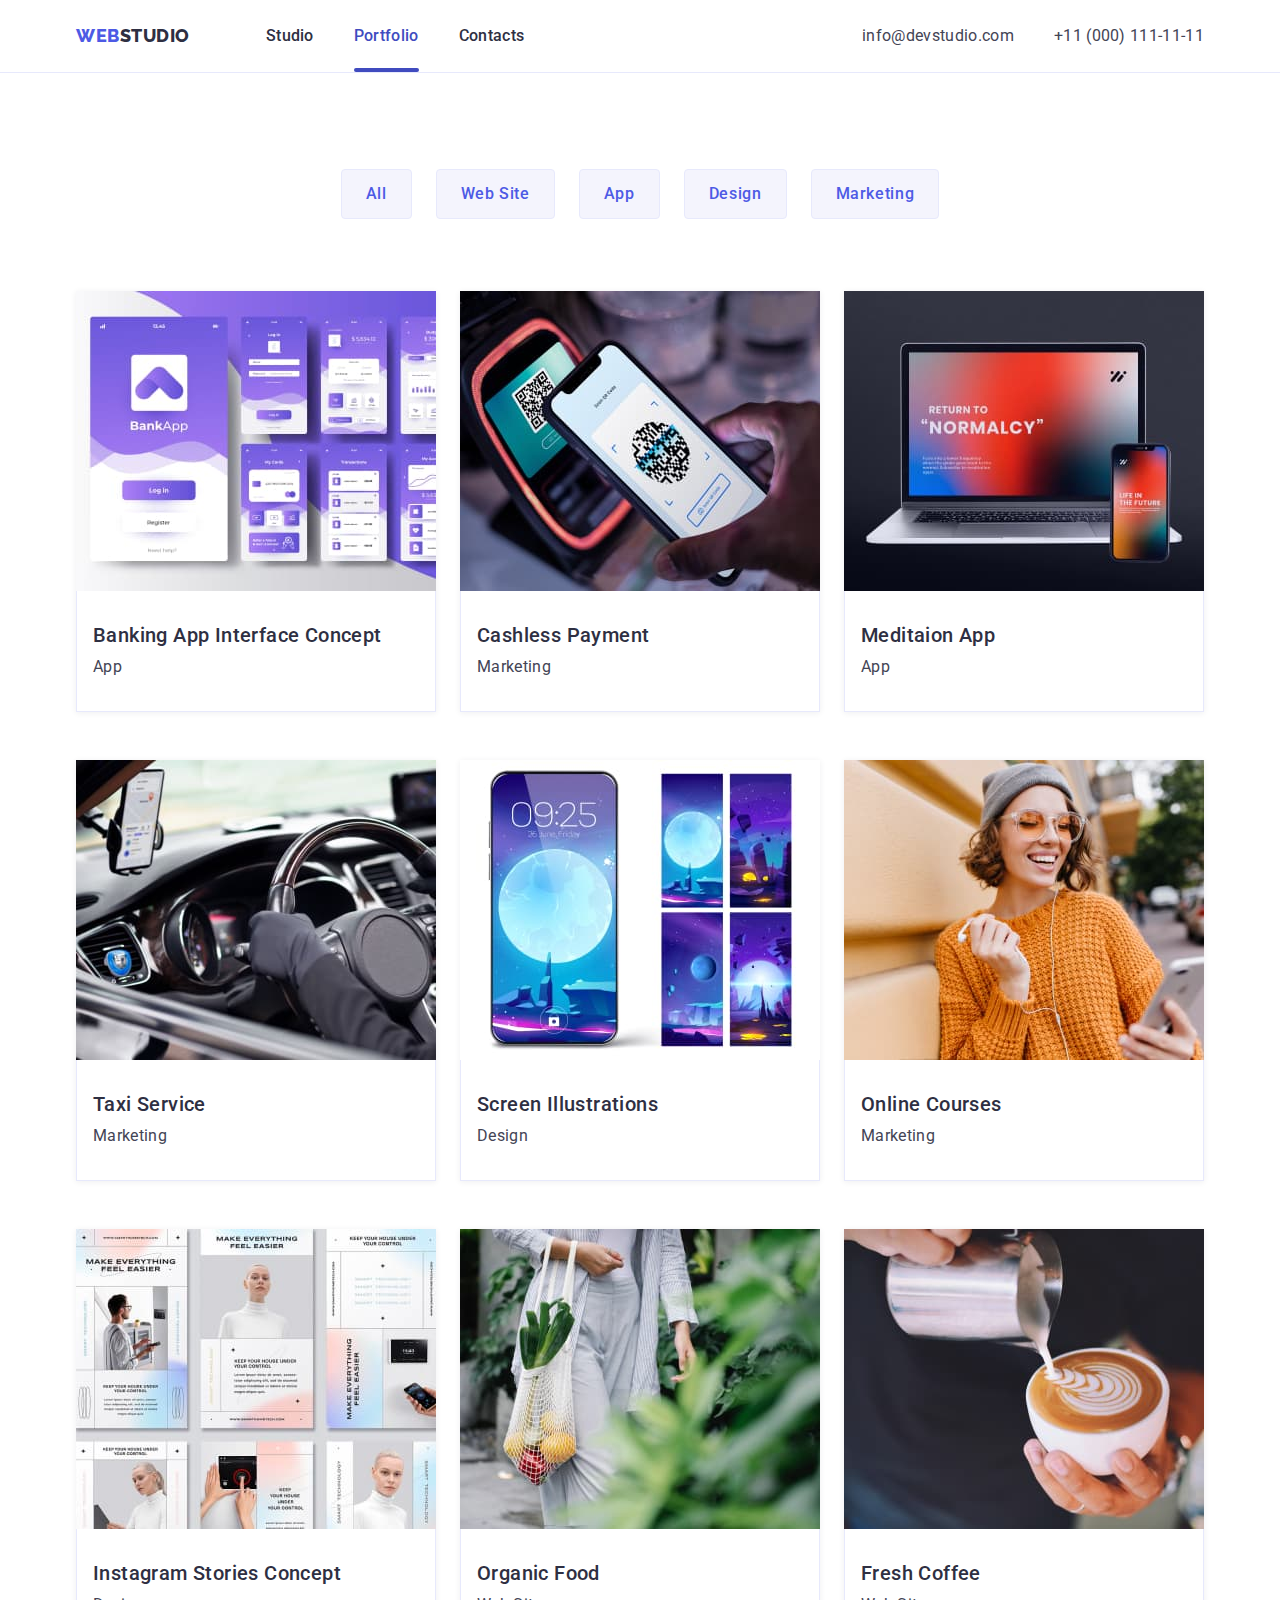
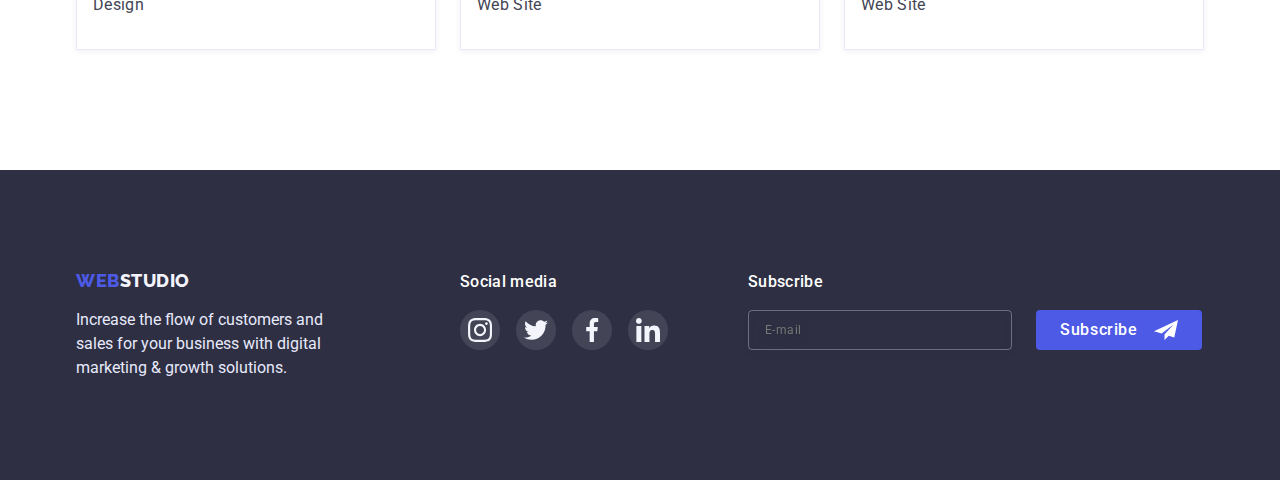
==== portfolio.html @ d1c6bd23 "Initial commit" ====
<!DOCTYPE html>
<html lang="en">
  <head>
    <meta charset="UTF-8" />
    <meta http-equiv="X-UA-Compatible" content="IE=edge" />
    <meta name="viewport" content="width=device-width, initial-scale=1.0" />
    <link rel="preconnect" href="https://fonts.googleapis.com" />
    <link rel="preconnect" href="https://fonts.gstatic.com" crossorigin />
    <link
      href="https://fonts.googleapis.com/css2?family=Raleway:wght@800&family=Roboto:wght@400;500;700;900&display=swap"
      rel="stylesheet"
    />
    <link
      rel="stylesheet"
      href="https://cdnjs.cloudflare.com/ajax/libs/modern-normalize/1.1.0/modern-normalize.min.css"
    />
    <link rel="stylesheet" href="./css/styles.css" />
    <title>WebStudio</title>
  </head>
  <body>
    <header class="header">
      <div class="main-container container">
        <nav class="navigation">
          <a href="./index.html" class="logo"
            ><span class="accent">Web</span>Studio</a
          >

          <ul class="navigation-list list">
            <li class="item">
              <a href="./index.html" class="link">Studio</a>
            </li>
            <li class="item">
              <a href="" class="activ-link link">Portfolio</a>
            </li>
            <li class="item">
              <a href="" class="link">Contacts</a>
            </li>
          </ul>
        </nav>
        <address class="contacts">
          <ul class="contacts-list list">
            <li class="item">
              <a href="mailto:info@devstudio.com" class="link"
                >info@devstudio.com</a
              >
            </li>
            <li class="item">
              <a href="tel:+110001111111" class="link">+11 (000) 111-11-11</a>
            </li>
          </ul>
        </address>
      </div>
    </header>
    <main>
      <section class="portfolio">
        <div class="portfolio-container container">
          <h1 class="visually-hidden">Portfolio</h1>
          <ul class="portfolio-list list">
            <li class="item"><button type="button" class="btn">All</button></li>
            <li class="item">
              <button type="button" class="btn">Web Site</button>
            </li>
            <li class="item"><button type="button" class="btn">App</button></li>
            <li class="item">
              <button type="button" class="btn">Design</button>
            </li>
            <li class="item">
              <button type="button" class="btn">Marketing</button>
            </li>
          </ul>
          <!-- Portfolio -->
          <ul class="portfolio-item list">
            <li class="item">
              <a href="" class="portfolio-link link">
                <div class="container-overlays">
                  <img
                    src="./images/card1.jpg"
                    alt="banking app"
                    width="360"
                    class="images"
                  />
                  <div class="overlays">
                    <p class="overlays-text">
                      14 Stylish and User-Friendly App Design Concepts · Task
                      Manager App · Calorie Tracker App · Exotic Fruit Ecommerce
                      App · Cloud Storage App
                    </p>
                  </div>
                </div>

                <div class="content-wrapper bord">
                  <h2 class="title">Banking App Interface Concept</h2>
                  <p class="text">App</p>
                </div>
              </a>
            </li>
            <li class="item">
              <a href="" class="portfolio-link link">
                <div class="container-overlays">
                  <img
                    src="./images/card2.jpg"
                    alt="smartphone scan"
                    width="360"
                    class="images"
                  />
                  <div class="overlays">
                    <p class="overlays-text">
                      14 Stylish and User-Friendly App Design Concepts · Task
                      Manager App · Calorie Tracker App · Exotic Fruit Ecommerce
                      App · Cloud Storage App
                    </p>
                  </div>
                </div>

                <div class="content-wrapper bord">
                  <h2 class="title">Cashless Payment</h2>
                  <p class="text">Marketing</p>
                </div>
              </a>
            </li>
            <li class="item">
              <a href="" class="portfolio-link link">
                <div class="container-overlays">
                  <img
                    src="./images/card3.jpg"
                    alt="laptop and smartphone "
                    width="360"
                    class="images"
                  />
                  <div class="overlays">
                    <p class="overlays-text">
                      14 Stylish and User-Friendly App Design Concepts · Task
                      Manager App · Calorie Tracker App · Exotic Fruit Ecommerce
                      App · Cloud Storage App
                    </p>
                  </div>
                </div>

                <div class="content-wrapper bord">
                  <h2 class="title">Meditaion App</h2>
                  <p class="text">App</p>
                </div>
              </a>
            </li>

            <li class="item">
              <a href="" class="portfolio-link link">
                <div class="container-overlays">
                  <img
                    src="./images/photo1.jpg"
                    alt="avto"
                    width="360"
                    class="images"
                  />
                  <div class="overlays">
                    <p class="overlays-text">
                      14 Stylish and User-Friendly App Design Concepts · Task
                      Manager App · Calorie Tracker App · Exotic Fruit Ecommerce
                      App · Cloud Storage App
                    </p>
                  </div>
                </div>

                <div class="content-wrapper bord">
                  <h2 class="title">Taxi Service</h2>
                  <p class="text">Marketing</p>
                </div>
              </a>
            </li>
            <li class="item">
              <a href="" class="portfolio-link link">
                <div class="container-overlays">
                  <img
                    src="./images/photo2.jpg"
                    alt="design smartphone"
                    width="360"
                    class="images"
                  />
                  <div class="overlays">
                    <p class="overlays-text">
                      14 Stylish and User-Friendly App Design Concepts · Task
                      Manager App · Calorie Tracker App · Exotic Fruit Ecommerce
                      App · Cloud Storage App
                    </p>
                  </div>
                </div>

                <div class="content-wrapper bord">
                  <h2 class="title">Screen Illustrations</h2>
                  <p class="text">Design</p>
                </div>
              </a>
            </li>
            <li class="item">
              <a href="" class="portfolio-link link">
                <div class="container-overlays">
                  <img
                    src="./images/photo3.jpg"
                    alt="the girl smiles"
                    width="360"
                    class="images"
                  />
                  <div class="overlays">
                    <p class="overlays-text">
                      14 Stylish and User-Friendly App Design Concepts · Task
                      Manager App · Calorie Tracker App · Exotic Fruit Ecommerce
                      App · Cloud Storage App
                    </p>
                  </div>
                </div>

                <div class="content-wrapper bord">
                  <h2 class="title">Online Courses</h2>
                  <p class="text">Marketing</p>
                </div>
              </a>
            </li>

            <li class="item">
              <a href="" class="portfolio-link link">
                <div class="container-overlays">
                  <img
                    src="./images/img4.jpg"
                    alt="instagram photo"
                    width="360"
                    class="images"
                  />
                  <div class="overlays">
                    <p class="overlays-text">
                      14 Stylish and User-Friendly App Design Concepts · Task
                      Manager App · Calorie Tracker App · Exotic Fruit Ecommerce
                      App · Cloud Storage App
                    </p>
                  </div>
                </div>

                <div class="content-wrapper bord">
                  <h2 class="title">Instagram Stories Concept</h2>
                  <p class="text">Design</p>
                </div>
              </a>
            </li>
            <li class="item">
              <a href="" class="portfolio-link link">
                <div class="container-overlays">
                  <img
                    src="./images/img5.jpg"
                    alt="grid with fruit"
                    width="360"
                    class="images"
                  />
                  <div class="overlays">
                    <p class="overlays-text">
                      14 Stylish and User-Friendly App Design Concepts · Task
                      Manager App · Calorie Tracker App · Exotic Fruit Ecommerce
                      App · Cloud Storage App
                    </p>
                  </div>
                </div>

                <div class="content-wrapper bord">
                  <h2 class="title">Organic Food</h2>
                  <p class="text">Web Site</p>
                </div>
              </a>
            </li>
            <li class="item">
              <a href="" class="portfolio-link link">
                <div class="container-overlays">
                  <img
                    src="./images/img6.jpg"
                    alt="cappuccino"
                    width="360"
                    class="images"
                  />
                  <div class="overlays">
                    <p class="overlays-text">
                      14 Stylish and User-Friendly App Design Concepts · Task
                      Manager App · Calorie Tracker App · Exotic Fruit Ecommerce
                      App · Cloud Storage App
                    </p>
                  </div>
                </div>

                <div class="content-wrapper bord">
                  <h2 class="title">Fresh Coffee</h2>
                  <p class="text">Web Site</p>
                </div>
              </a>
            </li>
          </ul>
        </div>
      </section>
    </main>
    <footer class="footer">
      <div class="container">
        <div class="footer-container">
          <div class="container-logo">
            <a href="./index.html" class="logo"
              ><span class="accent">Web</span>Studio</a
            >
            <p class="text">
              Increase the flow of customers and sales for your business with
              digital marketing & growth solutions.
            </p>
          </div>
          <div class="container-social">
            <p class="title">Social media</p>
            <ul class="social-list list">
              <li class="item">
                <a href="" class="link">
                  <svg class="icon-social" width="24" height="24">
                    <use
                      href="./images/symbol-defs.svg#icon-instagram-2-1"
                    ></use>
                  </svg>
                </a>
              </li>
              <li class="item">
                <a href="" class="link">
                  <svg class="icon-social" width="24" height="24">
                    <use href="./images/symbol-defs.svg#icon-twitter-1-1"></use>
                  </svg>
                </a>
              </li>
              <li class="item">
                <a href="" class="link">
                  <svg class="icon-social" width="24" height="24">
                    <use
                      href="./images/symbol-defs.svg#icon-facebook-1-1"
                    ></use>
                  </svg>
                </a>
              </li>
              <li class="item">
                <a href="" class="link">
                  <svg class="icon-social" width="24" height="24">
                    <use
                      href="./images/symbol-defs.svg#icon-linkedin-1-1"
                    ></use>
                  </svg>
                </a>
              </li>
            </ul>
          </div>
          <div class="subscription">
            <p class="subscript-title">Subscribe</p>
            <form class="subscript-form">
              <input
                type="email"
                name="email"
                placeholder="E-mail"
                class="subscript-input"
              />
              <button type="submit" class="btn-subscript">
                Subscribe
                <span class="subs-icon">
                  <svg class="icon-frame" width="24" height="24">
                    <use href="./images/symbol-defs.svg#icon-Frame-3-1"></use>
                  </svg>
                </span>
              </button>
            </form>
          </div>
        </div>
      </div>
    </footer>
  </body>
</html>
---- css/styles.css ----
:root {
  --primary-text-color: #434455;
  --secondary-color: #2e2f42;
  --primary-bg-color: #ffffff;
  --secondary-bg-color: #4d5ae5;
  --bord-color: #e7e9fc;
  --hover-color: #404bbf;
  --time-tranz: 250ms cubic-bezier(0.4, 0, 0.2, 1);
}
body {
  position: relative;
  color: var(--primary-text-color);
  background-color: var(--primary-bg-color);
  font-family: Roboto, sans-serif;
  font-size: 16px;
  line-height: 1.5;
}

h1,
h2,
h3,
p,
ul {
  margin: 0;
  padding: 0;
}
img {
  display: block;
  min-width: 100%;
  height: auto;
}
.container {
  width: 1158px;
  padding-left: 15px;
  padding-right: 15px;
  margin-left: auto;
  margin-right: auto;
}
.list {
  list-style: none;
}
.link {
  text-decoration: none;
}
.accent {
  color: var(--secondary-bg-color);
}

/*--------- header ----------------*/
.header {
  border-bottom: 1px solid var(--bord-color);
}
.main-container {
  display: flex;
}
.navigation {
  display: flex;
  align-items: center;
}
.navigation-list {
  display: flex;
  padding-left: 0;
  margin-top: 0;
  margin-bottom: 0;
}
.navigation-list .item:first-child {
  margin-left: 0;
}
.navigation .item {
  margin-left: 40px;
}
.navigation .link {
  display: block;
  padding-top: 24px;
  padding-bottom: 24px;
  color: var(--secondary-color);
  font-weight: 500;
  font-size: 16px;
  line-height: 1.5;
  letter-spacing: 0.02em;
  transition: color 250ms cubic-bezier(0.4, 0, 0.2, 1);
}
.navigation .link:hover,
.navigation .link:focus {
  color: var(--hover-color);
}
.contacts .link:hover,
.contacts .link:focus {
  color: var(--hover-color);
}
.logo {
  display: inline-block;
  margin-right: 76px;
  padding-top: 24px;
  padding-bottom: 24px;
  color: var(--secondary-color);
  text-decoration-line: none;
  font-family: "Raleway";
  font-style: normal;
  font-weight: 800;
  font-size: 18px;
  line-height: 1.33;
  letter-spacing: 0.03em;
  text-transform: uppercase;
}
.contacts .list {
  display: flex;
  margin-top: 0;
  margin-bottom: 0;
  padding-left: 0;
}

.contacts .item {
  margin-right: 40px;
}
.contacts-list .item:last-child {
  margin-right: 0;
}
.contacts {
  margin-left: auto;
}
.contacts .link {
  display: block;
  padding-top: 24px;
  padding-bottom: 24px;
  color: var(--primary-text-color);
  letter-spacing: 0.02em;
  font-style: normal;
  transition: color 250ms cubic-bezier(0.4, 0, 0.2, 1);
}
.activ-link::after {
  position: absolute;
  left: 0;
  bottom: 0;
  content: "";
  width: 100%;
  height: 4px;
  border-radius: 2px;
  background: var(--hover-color);
}
.navigation-list .activ-link {
  position: relative;
  color: var(--hover-color);
}

/* -------------hero--------------- */
.hero {
  max-width: 1440px;
  margin-left: auto;
  margin-right: auto;
  padding-bottom: 188px;
  padding-top: 188px;
  background-color: var(--secondary-color);
  background-image: linear-gradient(
      rgba(46, 47, 66, 0.7),
      rgba(46, 47, 66, 0.7) 100%
    ),
    url(../images/people-office.jpg);

  background-repeat: no-repeat;
  background-position: center;
  background-size: cover;
}
.hero .title {
  width: 496px;
  margin-left: auto;
  margin-right: auto;
  margin-bottom: 48px;

  color: var(--primary-bg-color);
  font-size: 56px;
  line-height: 1.07;
  text-align: center;
  letter-spacing: 0.02em;
}
.hero-btn {
  display: block;
  margin-top: 0;
  margin-left: auto;
  margin-right: auto;
  padding-top: 16px;
  padding-bottom: 16px;
  padding-left: 32px;
  padding-right: 32px;
  border-radius: 4px;
  border: none;
  color: var(--primary-bg-color);
  background-color: var(--secondary-bg-color);
  font-family: inherit;
  font-weight: 500;
  font-size: 16px;
  line-height: 1.5;
  letter-spacing: 0.04em;
  transition: background 250ms cubic-bezier(0.4, 0, 0.2, 1);
}
.hero-btn:hover,
.hero-btn:focus {
  background: var(--hover-color);
  cursor: pointer;
}
.backdrop {
  position: fixed;
  top: 0;
  left: 0;
  width: 100%;
  height: 100%;
  background-color: rgba(46, 47, 66, 0.4);
  transition: opacity 250ms cubic-bezier(0.4, 0, 0.2, 1);
}
.is-hidden {
  opacity: 0;
  pointer-events: none;
}

.modal {
  position: absolute;
  text-align: center;
  left: 50%;
  top: 50%;
  width: 408px;
  min-height: 576px;
  padding-top: 72px;
  padding-left: 24px;
  padding-right: 24px;
  padding-bottom: 24px;
  background: #fcfcfc;
  box-shadow: 0px 1px 1px rgba(0, 0, 0, 0.14), 0px 1px 3px rgba(0, 0, 0, 0.12),
    0px 2px 1px rgba(0, 0, 0, 0.2);
  border-radius: 4px;
  transform: translate(-50%, -50%) scale(1);
  transition: transform 250ms cubic-bezier(0.4, 0, 0.2, 1);
}
.backdrop.is-hidden .modal {
  opacity: 1;
  transform: scale(0.8) translate(-50%, -50%);
}
.btn-close {
  position: absolute;
  top: 24px;
  right: 24px;
  display: flex;
  justify-content: center;
  align-items: center;
  width: 24px;
  height: 24px;
  padding: 0;
  cursor: pointer;
  border-radius: 50%;
  background: #e7e9fc;
  border: 1px solid rgba(0, 0, 0, 0.1);
  transition: background 250ms cubic-bezier(0.4, 0, 0.2, 1);
}
.icon-close {
  transition: fill 250ms cubic-bezier(0.4, 0, 0.2, 1);
}
.btn-close:hover,
.icon-close:focus {
  background-color: var(--hover-color);
  fill: #ffffff;
}
.form {
  margin-top: 16px;
}
.form-label {
  position: relative;
  display: flex;
  flex-direction: column;
  cursor: pointer;
  margin-bottom: 8px;
  font-size: 12px;
  line-height: 1.333;
  letter-spacing: 0.04em;
  color: #8e8f99;
}
.sp-label {
  margin-right: auto;
  margin-bottom: 4px;
}
.input {
  width: 100%;
  height: 40px;
  padding-left: 38px;
  outline: none;
  border: 1px solid rgba(33, 33, 33, 0.2);
  border-radius: 4px;
  transition: border var(--time-tranz);
}
.form-label:focus-within > .container-input .icon-label {
  fill: var(--secondary-bg-color);
}
.input:focus {
  border: 1px solid var(--secondary-bg-color);
  border-radius: 4px;
}
.container-input {
  position: relative;
  display: block;
  margin: 0;
  padding: 0;
}
.modal-title {
  text-align: center;
  margin-bottom: 16px;
  font-weight: 500;
  letter-spacing: 0.02em;
  color: var(--secondary-color);
}
.textarea {
  width: 100%;
  height: 120px;
  resize: none;
  padding: 8px 16px;
  margin-top: 4px;
  border: 1px solid rgba(33, 33, 33, 0.2);
  border-radius: 4px;
  outline: none;
  transition: border-color var(--time-tranz);
}
.textarea:focus {
  border-color: var(--secondary-bg-color);
}

.checkbox-label {
  display: flex;
  align-items: center;
  cursor: pointer;
  margin-top: 16px;
  margin-bottom: 24px;
  font-size: 12px;
  line-height: 1.333;
  letter-spacing: 0.04em;
  color: #757575;
}
.input-checkbox {
  position: absolute;
  white-space: nowrap;
  width: 1px;
  height: 1px;
  overflow: hidden;
  border: 0;
  padding: 0;
  clip: rect(0 0 0 0);
  clip-path: inset(50%);
  margin: -1px;
}
.checkbox-link {
  display: inline-block;
  margin: 0;
  padding: 0;
  font-size: 12px;
  line-height: 1.333;
  letter-spacing: 0.04em;
  color: var(--secondary-bg-color);
}
.btn-submit {
  display: inline-block;
  width: 169px;
  min-height: 56px;
  padding: 16px 32px;
  border: none;
  font-family: inherit;
  cursor: pointer;
  font-weight: 500;
  font-size: 16px;
  line-height: 1.5;
  letter-spacing: 0.04em;
  color: #ffffff;
  background: #4d5ae5;
  box-shadow: 0px 4px 4px rgba(0, 0, 0, 0.15);
  border-radius: 4px;
  transition: background var(--time-tranz);
}
.btn-submit:focus,
.btn-submit:hover {
  background-color: var(--hover-color);
}
.icon-label {
  position: absolute;
  top: 50%;
  left: 16px;
  transform: translateY(-50%);
  transition: fill var(--time-tranz);
}
.checkbox-icon {
  display: inline-block;
  margin-right: 8px;
  width: 16px;
  height: 16px;
  border: 1.25px solid #2e2f42;
  border-radius: 2px;
}
.input-checkbox:checked + .checkbox-icon {
  background-image: url(../images/Property.svg);
  background-size: contain;
  background-position: center;
  background-origin: border-box;
  border-color: var(--hover-color);
}

/*------------ Adventages------------------ */
.advantages {
  padding-top: 120px;
}
.visually-hidden {
  position: absolute;
  white-space: nowrap;
  width: 1px;
  height: 1px;
  overflow: hidden;
  border: 0;
  padding: 0;
  clip: rect(0 0 0 0);
  clip-path: inset(50%);
  margin: -1px;
}

.advantages-list {
  display: flex;
}
.advantages-list .item {
  width: calc((100% - 72px) / 4);
  margin-left: 24px;
}
.advantages-list > .item:first-child {
  margin-left: 0;
}
.advantages .title {
  margin-bottom: 8px;
}
.advantages .title,
.team .subtitle {
  font-weight: 500;
  font-size: 20px;
  line-height: 1.2;
  letter-spacing: 0.02em;
  color: var(--secondary-color);
}
.icon-advantages {
  display: inline-flex;
  margin-bottom: 8px;
  width: 264px;
  height: 112px;
  background: #f4f4fd;
  border-radius: 4px;
  justify-content: center;
  align-items: center;
}

/*---------------Work---------- */
.works {
  padding-top: 120px;
  padding-bottom: 120px;
  text-align: center;
}
.works-title {
  margin-bottom: 72px;
}
.works-list {
  display: flex;
}
.works-list .item {
  width: calc((100% - 48px) / 3);
  margin-left: 24px;
  background: linear-gradient(
      0deg,
      rgba(77, 90, 229, 0.1),
      rgba(77, 90, 229, 0.1)
    ),
    url(2368.jpg);
  border: 1px solid var(--bord-color);
}
.works-list > .item:first-child {
  margin-left: 0;
}
.works-title,
.team .title {
  font-size: 36px;
  line-height: 1.11;
  letter-spacing: 0.02em;
  text-transform: capitalize;
  color: var(--secondary-color);
}

/* ----------------Team------------- */
.team {
  padding-top: 120px;
  padding-bottom: 120px;
  text-align: center;
  background-color: #f4f4fd;
}
.team .title {
  margin-bottom: 72px;
}
.team-list {
  display: flex;
}
.team-list .item {
  width: calc((100% - 72px) / 4);
  margin-left: 24px;
  box-shadow: 0px 1px 6px rgba(46, 47, 66, 0.08),
    0px 1px 1px rgba(46, 47, 66, 0.16), 0px 2px 1px rgba(46, 47, 66, 0.08);
  border-radius: 0px 0px 4px 4px;
}
.team-list > .item:first-child {
  margin-left: 0;
}
.team .text {
  margin-bottom: 8px;
  letter-spacing: 0.02em;
}
.team .item {
  background-color: var(--primary-bg-color);
}
.subtitle {
  margin-bottom: 8px;
}
.content-wrapper {
  padding: 32px 16px;
}
.social {
  display: flex;

  list-style: none;
}
.social-item {
  display: inline-flex;
  justify-content: center;
  align-items: center;
  width: calc((100% - 72px) / 4);
  margin-right: 24px;
}
.social-item:last-child {
  margin-right: 0;
}

.link-icon {
  display: flex;
  justify-content: center;
  align-items: center;
  width: 40px;
  height: 40px;
  border-radius: 50%;
  background-color: var(--secondary-bg-color);
  transition: background 250ms cubic-bezier(0.4, 0, 0.2, 1);
}
.link-icon:hover,
.link-icon:focus {
  background: var(--hover-color);
}

/* -----------------customers --------------------------*/
.customers {
  padding-top: 130px;
  padding-bottom: 120px;
  text-align: center;
}
.customers-title {
  margin-bottom: 72px;
}
.customers-list {
  display: flex;
}
.customers-list .item {
  width: calc((100% - 120px) / 6);
  margin-right: 24px;
}
.customers-list .item:last-child {
  margin-right: 0;
}

.border-icon {
  display: flex;
  width: 168px;
  height: 88px;
  border: 1px solid #8e8f99;
  border-radius: 4px;
  justify-content: center;
  align-items: center;
  color: #8e8f99;
  transition: border 250ms cubic-bezier(0.4, 0, 0.2, 1),
    color 250ms cubic-bezier(0.4, 0, 0.2, 1);
}
.border-icon:hover,
.border-icon:focus {
  border: 1px solid var(--hover-color);
  color: var(--hover-color);
}

.icon-logo {
  fill: currentColor;
}
/* --------footer ----------*/
.footer {
  padding-top: 100px;
  padding-bottom: 100px;
  background-color: var(--secondary-color);
}
.footer .logo {
  padding-top: 0;
  padding-bottom: 0;
  margin-bottom: 16px;
  font-weight: 800;
  font-size: 18px;
  line-height: 1.16;
  letter-spacing: 0.03em;
  text-transform: uppercase;
  color: #f4f4fd;
}
.footer .accent {
  font-weight: 800;
  font-size: 18px;
  line-height: 1.16;
  letter-spacing: 0.03em;
  text-transform: uppercase;
  color: var(--secondary-bg-color);
}
.footer .text {
  width: 264px;
  color: var(--bord-color);
}
.footer-container {
  display: flex;
  padding: 0;
  margin: 0;
}
.container-logo {
  margin-right: 120px;
}
.social-list {
  display: inline-flex;
  gap: 16px;
}
.social-list .link {
  width: 40px;
  height: 40px;
  display: inline-flex;
  justify-content: center;
  align-items: center;
  border-radius: 50%;
  background-color: rgba(255, 255, 255, 0.1);
  transition: background 250ms cubic-bezier(0.4, 0, 0.2, 1);
}
.social-list .link:hover,
.social-list .link:focus {
  background-color: #31d0aa;
}
.container-social .title {
  margin-bottom: 16px;
  font-weight: 500;
  font-size: 16px;
  line-height: 1.5;
  letter-spacing: 0.02em;
  color: #ffffff;
}
.subscription {
  margin-left: 80px;
}
.subscript-title {
  margin-bottom: 16px;
  font-weight: 500;
  letter-spacing: 0.02em;
  color: #ffffff;
}
.subscript-input {
  width: 264px;
  height: 40px;
  padding: 8px 16px;
  outline: none;
  background-color: transparent;
  border: 1px solid rgba(255, 255, 255, 0.3);
  filter: drop-shadow(0px 4px 4px rgba(0, 0, 0, 0.15));
  border-radius: 4px;
}
.subscript-input:focus {
  outline: auto;
}
[placeholder="E-mail"] {
  font-style: normal;
  font-weight: 400;
  font-size: 12px;
  line-height: 2;
  letter-spacing: 0.04em;
  color: rgba(255, 255, 255, 0.6);
}
.btn-subscript {
  display: inline-flex;
  align-items: center;
  margin-left: 24px;
  padding: 8px 24px;
  font-weight: 500;
  font-size: 16px;
  line-height: 1.5;
  letter-spacing: 0.04em;
  color: #ffffff;
  background: #4d5ae5;
  border-radius: 4px;
  border: none;
  transition: background var(--time-tranz);
}
.btn-subscript:hover,
.btn-subscript:focus {
  background-color: var(--hover-color);
  cursor: pointer;
}
.subscript-form {
  display: flex;
  align-items: center;
}
.subs-icon {
  display: flex;
  padding: 0;
  margin-left: 16px;
}

/* ---------------portfolio------------------- */
.portfolio {
  padding-bottom: 120px;
  padding-top: 96px;
}
.portfolio-list {
  display: flex;
  justify-content: center;
  margin-bottom: 72px;
}
.portfolio-list .item {
  margin-left: 24px;
}
.portfolio-list > .item:first-child {
  margin-left: 0;
}
.portfolio .btn {
  display: block;
  padding: 12px 24px;
  border-radius: 4px;
  border: 1px solid var(--bord-color);
  cursor: pointer;
  font-family: inherit;
  font-weight: 500;
  font-size: 16px;
  line-height: 1.5;
  letter-spacing: 0.04em;
  color: var(--secondary-bg-color);
  background-color: #f4f4fd;
  transition: background 250ms cubic-bezier(0.4, 0, 0.2, 1),
    color 250ms cubic-bezier(0.4, 0, 0.2, 1),
    border 250ms cubic-bezier(0.4, 0, 0.2, 1),
    box-shadow 250ms cubic-bezier(0.4, 0, 0.2, 1);
}
.portfolio .btn:hover,
.portfolio .btn:focus {
  background: var(--hover-color);
  color: var(--primary-bg-color);
  border-color: transparent;
  box-shadow: 0px 3px 1px rgba(0, 0, 0, 0.1), 0px 2px 1px rgba(0, 0, 0, 0.08),
    0px 2px 2px rgba(0, 0, 0, 0.12);
}
.portfolio-item {
  display: flex;
  flex-wrap: wrap;
}
.portfolio-item .item {
  width: calc((100% - 48px) / 3);
  margin-right: 24px;
  margin-bottom: 48px;
}
.portfolio-item > .item:nth-child(3n + 3) {
  margin-right: 0;
}
.portfolio-item .item:nth-last-child(-n + 3) {
  margin-bottom: 0;
}
.portfolio-link {
  display: block;
  box-shadow: 0px 1px 6px rgba(46, 47, 66, 0.08);
  transition: box-shadow 250ms cubic-bezier(0.4, 0, 0.2, 1);
}
.portfolio-link:hover,
.portfolio-link:focus {
  box-shadow: 0px 1px 6px rgba(46, 47, 66, 0.08),
    0px 1px 1px rgba(46, 47, 66, 0.16), 0px 2px 1px rgba(46, 47, 66, 0.08);
}

.portfolio .title {
  margin-bottom: 8px;
  font-weight: 500;
  font-size: 20px;
  line-height: 1.2;
  color: var(--secondary-color);
  letter-spacing: 0.02em;
}
.portfolio .text {
  letter-spacing: 0.02em;
  color: var(--primary-text-color);
}
.bord {
  border-left: 1px solid var(--bord-color);
  border-bottom: 1px solid var(--bord-color);
  border-right: 1px solid var(--bord-color);
}
.overlays {
  position: absolute;
  top: 0;
  left: 0;
  width: 100%;
  height: 100%;
  padding: 40px 32px;
  margin: 0;
  background-color: var(--secondary-bg-color);
  transform: translateY(100%);
  transition: transform 250ms cubic-bezier(0.4, 0, 0.2, 1);
}
.overlays-text {
  font-size: 16px;
  line-height: 1.5;
  letter-spacing: 0.02em;
  color: #f4f4fd;
}
.container-overlays {
  position: relative;
  overflow: hidden;
}
.portfolio-link:hover .overlays,
.portfolio-link:focus .overlays {
  transform: translateY(0);
}
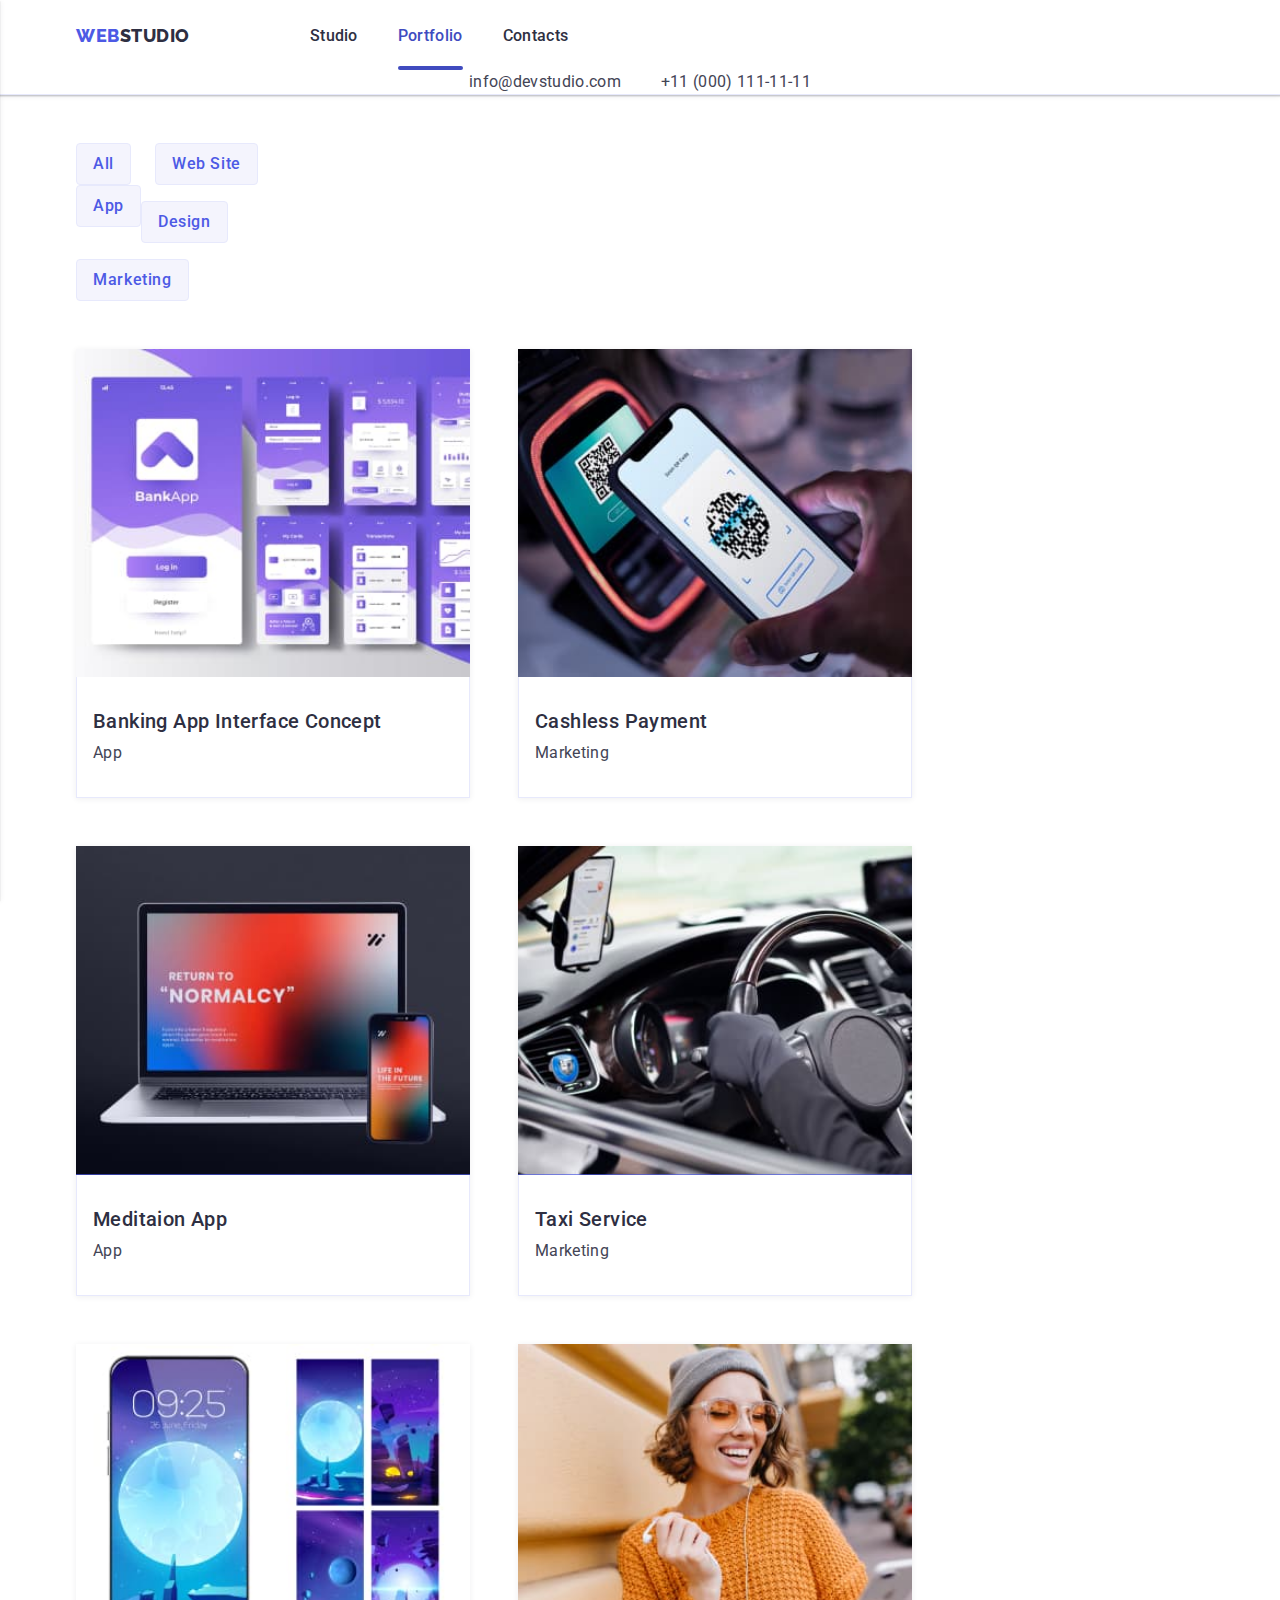
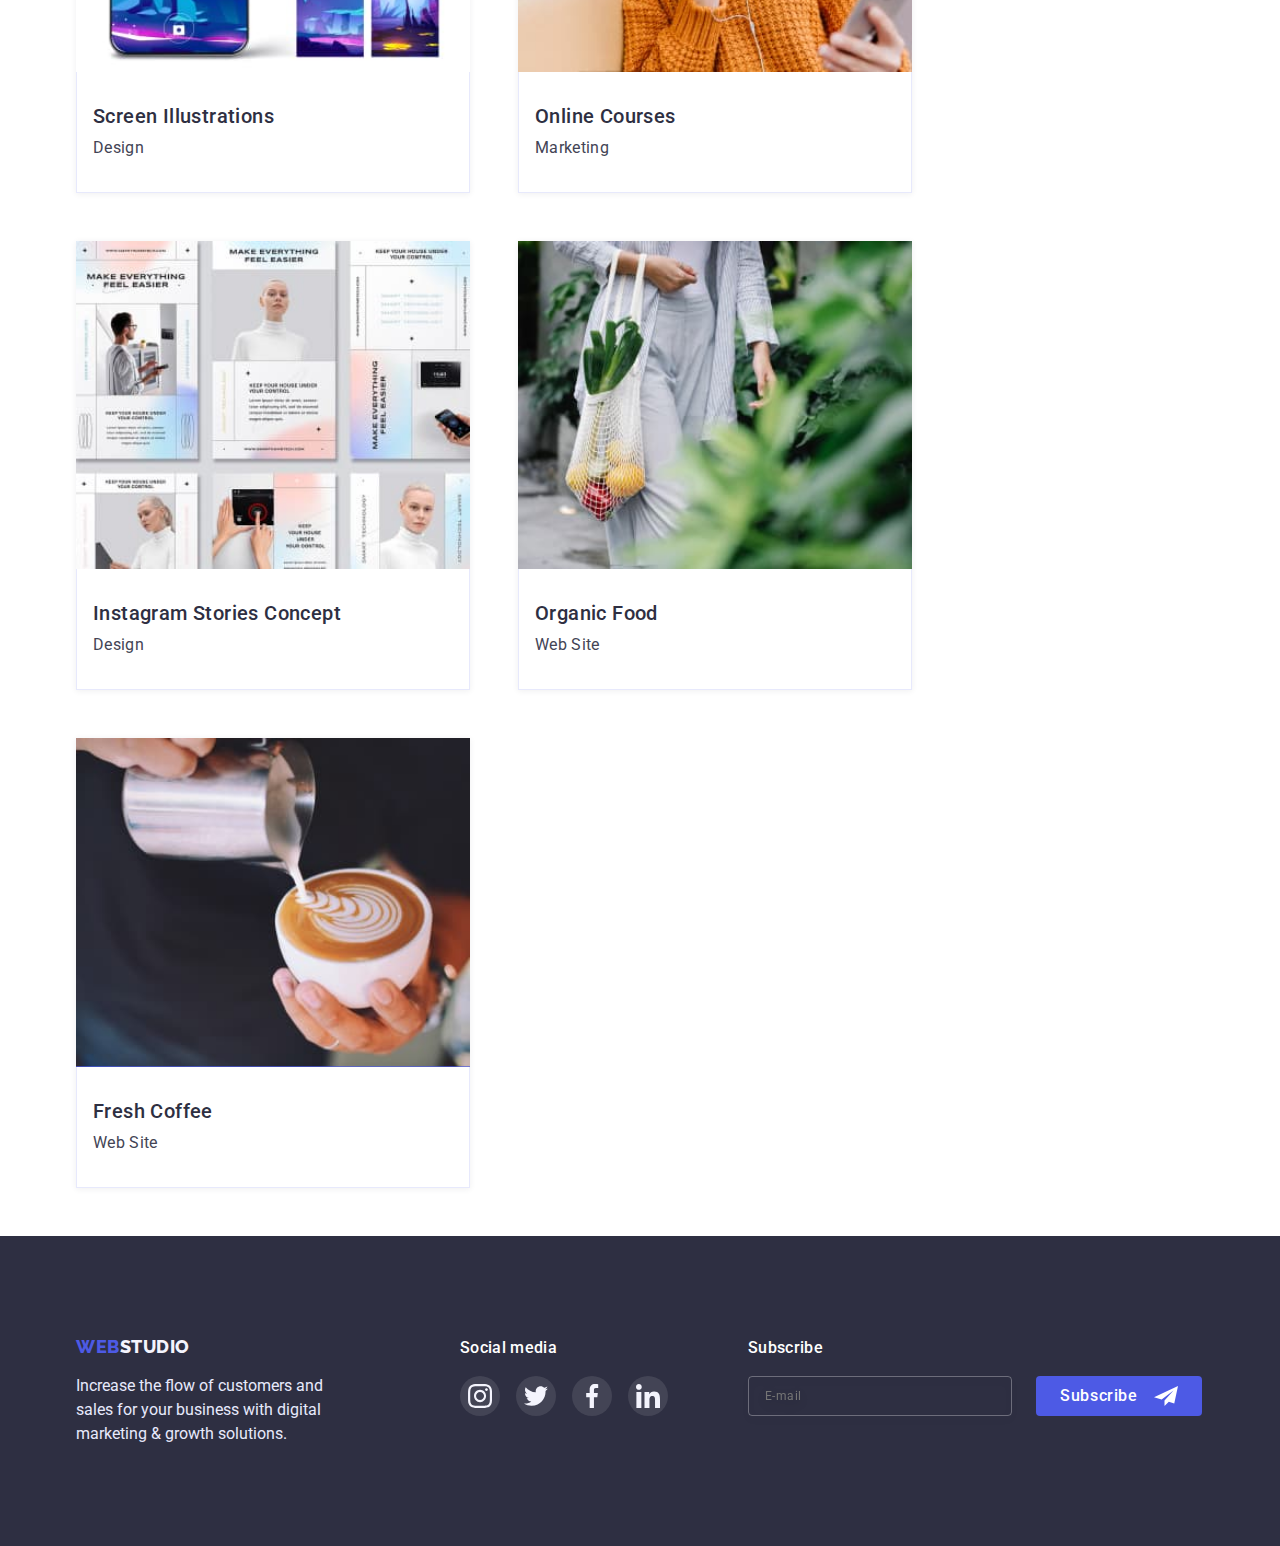
==== commit e1af2bc4: "Change portfolio" ====
--- a/portfolio.html
+++ b/portfolio.html
@@ -24,6 +24,13 @@
           <a href="./index.html" class="logo"
             ><span class="accent">Web</span>Studio</a
           >
+          <button type="button" class="open-menu-btn js-open-menu">
+            <svg class="icon-open" width="32" height="22">
+              <use
+                href="./images/symbol-defs.svg#icon-charm_menu-hamburger-1"
+              ></use>
+            </svg>
+          </button>
 
           <ul class="navigation-list list">
             <li class="item">
@@ -49,10 +56,79 @@
             </li>
           </ul>
         </address>
+      </div> 
+           <div class="mobile-menu js-menu-container">
+        <button class="btn-close js-close-menu">
+          <svg class="icon-close" width="8" height="8">
+            <use href="./images/symbol-defs.svg#icon-close-black"></use>
+          </svg>
+        </button> 
+                <ul class="mobile-list list">
+            <li class="item">
+              <a href="" class="activ link">Studio</a>
+            </li>
+            <li class="item">
+              <a href="./portfolio.html" class="link">Portfolio</a>
+            </li>
+            <li class="item">
+              <a href="" class=" link">Contacts</a>
+            </li>
+          </ul>
+        </nav>
+        <address class="mobile-contacts">
+          <ul class="mobile-contacts-list list">
+            <li class="item">
+              <a href="tel:+110001111111" class=" activ link"
+                >+11 (000) 111-11-11</a
+              >
+            </li>
+            <li class="item">
+              <a href="mailto:info@devstudio.com" class="link">info@devstudio.com</a>
+            </li>
+          </ul>
+        </address> 
+                       <ul class="mobile-social">
+                  <li class="mobile-social-item">
+                    <a href="" class="link-icon">
+                      <svg class="icon-instagram" width="24" height="24">
+                        <use
+                          href="./images/symbol-defs.svg#icon-instagram-2-1"
+                        ></use>
+                      </svg>
+                    </a>
+                  </li>
+                  <li class="mobile-social-item">
+                    <a href="" class="link-icon">
+                      <svg class="icon-twitter" width="24" height="24">
+                        <use
+                          href="./images/symbol-defs.svg#icon-twitter-1-1"
+                        ></use>
+                      </svg>
+                    </a>
+                  </li>
+                  <li class="mobile-social-item">
+                    <a href="" class="link-icon">
+                      <svg class="icon-facebook" width="24" height="24">
+                        <use
+                          href="./images/symbol-defs.svg#icon-facebook-1-1"
+                        ></use>
+                      </svg>
+                    </a>
+                  </li>
+                  <li class="mobile-social-item">
+                    <a href="" class="link-icon">
+                      <svg class="icon-linkedin" width="24" height="24">
+                        <use
+                          href="./images/symbol-defs.svg#icon-linkedin-1-1"
+                        ></use>
+                      </svg>
+                    </a>
+                  </li>
+                </ul>
       </div>
     </header>
     <main>
-      <section class="portfolio">
+       <section class="portfolio">
         <div class="portfolio-container container">
           <h1 class="visually-hidden">Portfolio</h1>
           <ul class="portfolio-list list">
@@ -69,14 +145,14 @@
             </li>
           </ul>
           <!-- Portfolio -->
-          <ul class="portfolio-item list">
+           <ul class="portfolio-item list">
             <li class="item">
               <a href="" class="portfolio-link link">
                 <div class="container-overlays">
                   <img
                     src="./images/card1.jpg"
                     alt="banking app"
-                    width="360"
+                    width="394"
                     class="images"
                   />
                   <div class="overlays">
@@ -100,7 +176,7 @@
                   <img
                     src="./images/card2.jpg"
                     alt="smartphone scan"
-                    width="360"
+                    width="394"
                     class="images"
                   />
                   <div class="overlays">
@@ -124,7 +200,7 @@
                   <img
                     src="./images/card3.jpg"
                     alt="laptop and smartphone "
-                    width="360"
+                    width="394"
                     class="images"
                   />
                   <div class="overlays">
@@ -149,7 +225,7 @@
                   <img
                     src="./images/photo1.jpg"
                     alt="avto"
-                    width="360"
+                    width="394"
                     class="images"
                   />
                   <div class="overlays">
@@ -173,7 +249,7 @@
                   <img
                     src="./images/photo2.jpg"
                     alt="design smartphone"
-                    width="360"
+                    width="394"
                     class="images"
                   />
                   <div class="overlays">
@@ -197,7 +273,7 @@
                   <img
                     src="./images/photo3.jpg"
                     alt="the girl smiles"
-                    width="360"
+                    width="394"
                     class="images"
                   />
                   <div class="overlays">
@@ -222,7 +298,7 @@
                   <img
                     src="./images/img4.jpg"
                     alt="instagram photo"
-                    width="360"
+                    width="394"
                     class="images"
                   />
                   <div class="overlays">
@@ -246,7 +322,7 @@
                   <img
                     src="./images/img5.jpg"
                     alt="grid with fruit"
-                    width="360"
+                    width="394"
                     class="images"
                   />
                   <div class="overlays">
@@ -270,7 +346,7 @@
                   <img
                     src="./images/img6.jpg"
                     alt="cappuccino"
-                    width="360"
+                    width="394"
                     class="images"
                   />
                   <div class="overlays">
@@ -288,9 +364,9 @@
                 </div>
               </a>
             </li>
-          </ul>
+          </ul> 
         </div>
-      </section>
+      </section> 
     </main>
     <footer class="footer">
       <div class="container">
@@ -365,5 +441,6 @@
         </div>
       </div>
     </footer>
+    <script src="./js/mobil.js"></script>
   </body>
 </html>
--- a/css/styles.css
+++ b/css/styles.css
@@ -26,16 +26,31 @@
 }
 img {
   display: block;
-  min-width: 100%;
+  max-width: 100%;
   height: auto;
 }
 .container {
-  width: 1158px;
-  padding-left: 15px;
-  padding-right: 15px;
+  max-width: 428px;
+  padding-left: 16px;
+  padding-right: 16px;
   margin-left: auto;
   margin-right: auto;
 }
+
+@media screen and (min-width: 768px) {
+  .container {
+    max-width: 768px;
+  }
+}
+
+@media screen and (min-width: 1200px) {
+  .container {
+    max-width: 1158px;
+    padding-left: 15px;
+    padding-right: 15px;
+  }
+}
+
 .list {
   list-style: none;
 }
@@ -46,39 +61,17 @@
   color: var(--secondary-bg-color);
 }
 
-/*--------- header ----------------*/
+/*----------------------------------------- HEADERS ---------------------------------------------------*/
 .header {
   border-bottom: 1px solid var(--bord-color);
-}
-.main-container {
-  display: flex;
+  box-shadow: 0px 2px 1px rgba(46, 47, 66, 0.08),
+    0px 1px 1px rgba(46, 47, 66, 0.16), 0px 1px 6px rgba(46, 47, 66, 0.08);
 }
 .navigation {
   display: flex;
   align-items: center;
-}
-.navigation-list {
-  display: flex;
-  padding-left: 0;
-  margin-top: 0;
-  margin-bottom: 0;
-}
-.navigation-list .item:first-child {
-  margin-left: 0;
-}
-.navigation .item {
-  margin-left: 40px;
-}
-.navigation .link {
-  display: block;
   padding-top: 24px;
   padding-bottom: 24px;
-  color: var(--secondary-color);
-  font-weight: 500;
-  font-size: 16px;
-  line-height: 1.5;
-  letter-spacing: 0.02em;
-  transition: color 250ms cubic-bezier(0.4, 0, 0.2, 1);
 }
 .navigation .link:hover,
 .navigation .link:focus {
@@ -88,90 +81,265 @@
 .contacts .link:focus {
   color: var(--hover-color);
 }
+.icon-open {
+  stroke: var(--secondary-color);
+}
 .logo {
   display: inline-block;
-  margin-right: 76px;
-  padding-top: 24px;
-  padding-bottom: 24px;
   color: var(--secondary-color);
   text-decoration-line: none;
   font-family: "Raleway";
   font-style: normal;
   font-weight: 800;
   font-size: 18px;
-  line-height: 1.33;
+  line-height: 1.166;
   letter-spacing: 0.03em;
   text-transform: uppercase;
 }
-.contacts .list {
+
+.open-menu-btn {
+  display: inline-flex;
+  justify-content: center;
+  align-items: center;
+  padding: 0;
+  margin-left: auto;
+  background-color: transparent;
+  border: none;
+  cursor: pointer;
+}
+
+@media screen and (max-width: 767px) {
+  .navigation-list,
+  .contacts {
+    display: none;
+  }
+}
+
+@media screen and (min-width: 768px) {
+  .open-menu-btn {
+    display: none;
+  }
+  .navigation-list {
+    display: flex;
+    align-items: center;
+
+    margin-left: 120px;
+  }
+  .navigation-list .item:first-child {
+    margin-left: 0;
+  }
+  .navigation .item {
+    margin-left: 40px;
+  }
+  .navigation .link {
+    display: flex;
+    padding-top: 24px;
+    padding-bottom: 22px;
+    color: var(--secondary-color);
+    font-weight: 500;
+    font-size: 16px;
+    line-height: 1.5;
+    letter-spacing: 0.02em;
+    transition: color 250ms cubic-bezier(0.4, 0, 0.2, 1);
+  }
+  .contacts {
+    display: flex;
+    justify-content: center;
+    margin-left: auto;
+  }
+  .contacts-list .link {
+    display: block;
+    color: var(--primary-text-color);
+    font-size: 12px;
+    line-height: 1.166;
+    letter-spacing: 0.02em;
+    font-style: normal;
+    transition: color 250ms cubic-bezier(0.4, 0, 0.2, 1);
+  }
+  .activ-link::after {
+    position: absolute;
+    left: 0;
+    bottom: 0;
+    content: "";
+    width: 100%;
+    height: 4px;
+    border-radius: 2px;
+    background: var(--hover-color);
+  }
+  .maine-container {
+    display: flex;
+    align-items: center;
+  }
+  .navigation {
+    padding: 0;
+  }
+  .contacts-list .item:not(:last-child) {
+    margin-bottom: 6px;
+  }
+  .navigation-list .activ-link {
+    position: relative;
+    color: var(--hover-color);
+  }
+}
+@media screen and (max-width: 1199px) {
+  .contacts-list {
+    display: flex;
+    flex-direction: column;
+    justify-content: center;
+    margin-top: 0;
+    margin-bottom: 0;
+    padding-top: 24px;
+  }
+}
+@media screen and (min-width: 1200px) {
+  .contacts-list {
+    display: flex;
+  }
+  .contacts-list .item:first-child {
+    margin-right: 40px;
+    margin-bottom: 0;
+  }
+  .contacts-list .link {
+    font-size: 16px;
+    line-height: 1.5;
+  }
+}
+
+/* -----------------------------------------------MOBILE MENU -----------------------------------*/
+.mobile-menu.js-menu-container {
   display: flex;
-  margin-top: 0;
-  margin-bottom: 0;
-  padding-left: 0;
-}
-
-.contacts .item {
-  margin-right: 40px;
-}
-.contacts-list .item:last-child {
-  margin-right: 0;
-}
-.contacts {
-  margin-left: auto;
-}
-.contacts .link {
-  display: block;
-  padding-top: 24px;
-  padding-bottom: 24px;
+  flex-direction: column;
+  position: fixed;
+  top: 0;
+  width: 100%;
+  height: 100%;
+  padding: 80px 35px 40px 40px;
+  overflow-y: auto;
+  background: #ffffff;
+  box-shadow: 0px 2px 1px rgba(46, 47, 66, 0.08),
+    0px 1px 1px rgba(46, 47, 66, 0.16), 0px 1px 6px rgba(46, 47, 66, 0.08);
+  transform: translateX(-100%);
+  transition: transform 250ms var(--time-tranz);
+}
+.mobile-menu.js-menu-container.is-open {
+  transform: translateX(0);
+}
+.mobile-list .item:not(:last-child) {
+  margin-bottom: 40px;
+}
+.mobile-list {
+  margin-bottom: auto;
+}
+.mobile-list .link {
+  font-weight: 700;
+  font-size: 36px;
+  line-height: 1.111;
+  letter-spacing: 0.02em;
+  text-transform: capitalize;
+  color: var(--secondary-color);
+  transition: color 250ms var(--time-tranz);
+}
+.mobile-list .activ {
+  color: var(--hover-color);
+}
+.mobile-list .link:focus,
+.mobile-list .link:hover {
+  color: var(--hover-color);
+}
+.mobile-contacts .item:not(:last-child) {
+  margin-bottom: 40px;
+}
+.mobile-contacts {
+  margin-bottom: 48px;
+}
+.mobile-social {
+  display: flex;
+  justify-content: space-between;
+  list-style: none;
+  max-width: 328px;
+}
+.mobile-social-item {
+  display: inline-flex;
+  justify-content: center;
+  align-items: center;
+  width: calc((100% - 72px) / 4);
+}
+
+.mobile-contacts-list .link {
+  font-weight: 500;
+  font-style: normal;
+  font-size: 20px;
+  line-height: 1.2;
+  letter-spacing: 0.02em;
   color: var(--primary-text-color);
-  letter-spacing: 0.02em;
-  font-style: normal;
-  transition: color 250ms cubic-bezier(0.4, 0, 0.2, 1);
-}
-.activ-link::after {
-  position: absolute;
-  left: 0;
-  bottom: 0;
-  content: "";
-  width: 100%;
-  height: 4px;
-  border-radius: 2px;
-  background: var(--hover-color);
-}
-.navigation-list .activ-link {
-  position: relative;
-  color: var(--hover-color);
-}
-
-/* -------------hero--------------- */
+}
+.mobile-contacts-list .activ {
+  font-weight: 700;
+  font-size: 25px;
+  line-height: 1.111;
+  letter-spacing: 0.02em;
+  text-transform: capitalize;
+
+  color: var(--secondary-bg-color);
+}
+@media screen and (min-width: 428px) {
+  .mobile-contacts-list .activ {
+    font-size: 36px;
+  }
+}
+@media screen and (min-width: 768px) {
+  .mobile-menu {
+    display: none;
+  }
+}
+
+/* ----------------------------------------HERO---------------------------------------------------- */
 .hero {
-  max-width: 1440px;
+  max-width: 480px;
   margin-left: auto;
   margin-right: auto;
-  padding-bottom: 188px;
-  padding-top: 188px;
+  padding-bottom: 112px;
+  padding-top: 112px;
   background-color: var(--secondary-color);
   background-image: linear-gradient(
       rgba(46, 47, 66, 0.7),
       rgba(46, 47, 66, 0.7) 100%
     ),
-    url(../images/people-office.jpg);
+    url(../images/Dark-bg.jpg);
 
   background-repeat: no-repeat;
   background-position: center;
   background-size: cover;
 }
+@media (min-device-pixel-ratio: 2),
+  (-webkit-min-device-pixel-ratio: 2),
+  (min-resolution: 192dpi),
+  (min-resolution: 2dppx) {
+  .hero {
+    background-image: linear-gradient(
+        rgba(46, 47, 66, 0.7),
+        rgba(46, 47, 66, 0.7) 100%
+      ),
+      url(../images/Dark-bg@2x.jpg);
+  }
+}
+.hero-container {
+  padding-left: 0;
+  padding-right: 0;
+}
+
 .hero .title {
-  width: 496px;
+  max-width: 320px;
   margin-left: auto;
   margin-right: auto;
-  margin-bottom: 48px;
-
+  margin-bottom: 72px;
   color: var(--primary-bg-color);
-  font-size: 56px;
-  line-height: 1.07;
+  font-weight: 700;
+  font-size: 36px;
+  line-height: 1.111;
   text-align: center;
   letter-spacing: 0.02em;
+  text-transform: capitalize;
 }
 .hero-btn {
   display: block;
@@ -198,12 +366,92 @@
   background: var(--hover-color);
   cursor: pointer;
 }
+@media screen and (min-width: 481px) and (max-width: 767px) {
+  .hero {
+    max-width: 767px;
+    background-color: var(--secondary-color);
+    background-image: linear-gradient(
+        rgba(46, 47, 66, 0.7),
+        rgba(46, 47, 66, 0.7) 100%
+      ),
+      url(../images/Dark-bg-tabl.jpg);
+    background-repeat: no-repeat;
+    background-position: center;
+    background-size: cover;
+  }
+  @media (min-device-pixel-ratio: 2),
+    (-webkit-min-device-pixel-ratio: 2),
+    (min-resolution: 192dpi),
+    (min-resolution: 2dppx) {
+    .hero {
+      background-image: linear-gradient(
+          rgba(46, 47, 66, 0.7),
+          rgba(46, 47, 66, 0.7) 100%
+        ),
+        url(../images/Dark-bg-tabl@2x.jpg);
+    }
+  }
+}
+
+@media screen and (min-width: 768px) {
+  .hero .title {
+    min-width: 496px;
+    margin-left: auto;
+    margin-right: auto;
+    margin-bottom: 40px;
+    font-weight: 700;
+    font-size: 56px;
+    line-height: 1.071;
+    text-align: center;
+    letter-spacing: 0.02em;
+    text-transform: none;
+  }
+  .hero {
+    max-width: 1440px;
+    margin-left: auto;
+    margin-right: auto;
+    padding-bottom: 188px;
+    padding-top: 188px;
+    background-color: var(--secondary-color);
+    background-image: linear-gradient(
+        rgba(46, 47, 66, 0.7),
+        rgba(46, 47, 66, 0.7) 100%
+      ),
+      url(../images/people-office.jpg);
+
+    background-repeat: no-repeat;
+    background-position: center;
+    background-size: cover;
+  }
+  @media (min-device-pixel-ratio: 2),
+    (-webkit-min-device-pixel-ratio: 2),
+    (min-resolution: 192dpi),
+    (min-resolution: 2dppx) {
+    .hero {
+      background-image: linear-gradient(
+          rgba(46, 47, 66, 0.7),
+          rgba(46, 47, 66, 0.7) 100%
+        ),
+        url(../images/people-office@2x.jpg);
+    }
+  }
+}
+
+@media screen and (min-width: 1200px) {
+  .hero .title {
+    margin-bottom: 48px;
+  }
+}
+
+/* -------------------------------------------MODAL---------------------------------------- */
+
 .backdrop {
   position: fixed;
   top: 0;
   left: 0;
   width: 100%;
   height: 100%;
+  overflow-y: auto;
   background-color: rgba(46, 47, 66, 0.4);
   transition: opacity 250ms cubic-bezier(0.4, 0, 0.2, 1);
 }
@@ -216,18 +464,18 @@
   position: absolute;
   text-align: center;
   left: 50%;
-  top: 50%;
-  width: 408px;
-  min-height: 576px;
+  top: 30px;
+  min-width: 392px;
+  min-height: 586px;
   padding-top: 72px;
-  padding-left: 24px;
-  padding-right: 24px;
+  padding-left: 16px;
+  padding-right: 16px;
   padding-bottom: 24px;
   background: #fcfcfc;
   box-shadow: 0px 1px 1px rgba(0, 0, 0, 0.14), 0px 1px 3px rgba(0, 0, 0, 0.12),
     0px 2px 1px rgba(0, 0, 0, 0.2);
   border-radius: 4px;
-  transform: translate(-50%, -50%) scale(1);
+  transform: translateX(-50%) scale(1);
   transition: transform 250ms cubic-bezier(0.4, 0, 0.2, 1);
 }
 .backdrop.is-hidden .modal {
@@ -324,7 +572,7 @@
   display: flex;
   align-items: center;
   cursor: pointer;
-  margin-top: 16px;
+  margin-top: 18px;
   margin-bottom: 24px;
   font-size: 12px;
   line-height: 1.333;
@@ -396,10 +644,42 @@
   background-origin: border-box;
   border-color: var(--hover-color);
 }
-
-/*------------ Adventages------------------ */
+@media screen and (min-width: 320px) and (max-width: 428px) {
+  .modal {
+    min-width: 320px;
+  }
+  .modal-title {
+    font-size: 12px;
+  }
+  .checkbox-label {
+    font-size: 10px;
+  }
+  .checkbox-link {
+    font-size: 10px;
+  }
+}
+@media screen and (min-width: 768px) {
+  .modal {
+    min-width: 408px;
+    padding-left: 24px;
+    padding-right: 24px;
+  }
+}
+@media screen and (min-width: 1200px) {
+  .checkbox-label {
+    margin-top: 16px;
+  }
+  .modal {
+    top: 50%;
+    transform: translate(-50%, -50%) scale(1);
+  }
+}
+
+/*------------------------------------- ADVENTAGES--------------------------------------------- */
+
 .advantages {
-  padding-top: 120px;
+  padding-top: 96px;
+  padding-bottom: 96px;
 }
 .visually-hidden {
   position: absolute;
@@ -413,40 +693,90 @@
   clip-path: inset(50%);
   margin: -1px;
 }
-
-.advantages-list {
-  display: flex;
-}
-.advantages-list .item {
-  width: calc((100% - 72px) / 4);
-  margin-left: 24px;
-}
-.advantages-list > .item:first-child {
-  margin-left: 0;
-}
-.advantages .title {
+.advantages-list .title {
   margin-bottom: 8px;
-}
-.advantages .title,
-.team .subtitle {
+  font-weight: 700;
+  font-size: 36px;
+  line-height: 1.111;
+  letter-spacing: 0.02em;
+  text-transform: capitalize;
+  color: var(--secondary-color);
+}
+.advantages-list .text {
   font-weight: 500;
-  font-size: 20px;
-  line-height: 1.2;
-  letter-spacing: 0.02em;
-  color: var(--secondary-color);
-}
-.icon-advantages {
-  display: inline-flex;
-  margin-bottom: 8px;
-  width: 264px;
-  height: 112px;
-  background: #f4f4fd;
-  border-radius: 4px;
-  justify-content: center;
-  align-items: center;
-}
-
-/*---------------Work---------- */
+  letter-spacing: 0.02em;
+}
+@media screen and (max-width: 767px) {
+  .advantages-list .item:nth-child(n + 2) {
+    margin-top: 72px;
+  }
+  .advantages-list .title {
+    text-align: center;
+  }
+  .advantages-list .item {
+    max-width: 396px;
+    margin-left: auto;
+    margin-right: auto;
+  }
+}
+
+@media screen and (max-width: 1199px) {
+  .icon-advantages {
+    display: none;
+  }
+  .advantages-list .item:nth-child(n + 3) {
+    margin-top: 72px;
+  }
+}
+@media screen and (min-width: 768px) {
+  .advantages-list {
+    display: flex;
+    flex-wrap: wrap;
+  }
+  .advantages-list .item {
+    width: calc((100% - 24px) / 2);
+  }
+  .advantages-list .item:nth-child(2n) {
+    margin-left: 24px;
+  }
+}
+@media screen and (min-width: 1200px) {
+  .advantages {
+    padding-top: 120px;
+    padding-bottom: 0;
+  }
+  .advantages-list .item {
+    width: calc((100% - 72px) / 4);
+  }
+  .advantages-list .item:first-child {
+    margin-left: 0;
+  }
+  .advantages-list .item:not(:first-child) {
+    margin-left: 24px;
+  }
+
+  .icon-advantages {
+    display: inline-flex;
+    margin-bottom: 8px;
+    width: 264px;
+    height: 112px;
+    background: #f4f4fd;
+    border-radius: 4px;
+    justify-content: center;
+    align-items: center;
+  }
+  .advantages-list .title {
+    font-weight: 500;
+    font-size: 20px;
+    line-height: 1.2;
+  }
+  .advantages-list .text {
+    font-weight: 400;
+  }
+}
+
+/*-----------------------------------------WORK------------------------------------------- */
+
 .works {
   padding-top: 120px;
   padding-bottom: 120px;
@@ -480,36 +810,52 @@
   text-transform: capitalize;
   color: var(--secondary-color);
 }
-
-/* ----------------Team------------- */
+@media screen and (max-width: 1199px) {
+  .works {
+    display: none;
+  }
+}
+
+/* -----------------------------------TEAM-------------------------------------------- */
 .team {
-  padding-top: 120px;
-  padding-bottom: 120px;
+  padding-top: 96px;
+  padding-bottom: 128px;
   text-align: center;
   background-color: #f4f4fd;
 }
 .team .title {
   margin-bottom: 72px;
 }
-.team-list {
-  display: flex;
-}
-.team-list .item {
-  width: calc((100% - 72px) / 4);
-  margin-left: 24px;
+.team-list > .item:first-child {
+  margin-left: 0;
+}
+.team .text {
+  margin-bottom: 8px;
+  letter-spacing: 0.02em;
+}
+.team .item {
+  background-color: var(--primary-bg-color);
   box-shadow: 0px 1px 6px rgba(46, 47, 66, 0.08),
     0px 1px 1px rgba(46, 47, 66, 0.16), 0px 2px 1px rgba(46, 47, 66, 0.08);
   border-radius: 0px 0px 4px 4px;
 }
-.team-list > .item:first-child {
-  margin-left: 0;
-}
-.team .text {
-  margin-bottom: 8px;
-  letter-spacing: 0.02em;
-}
-.team .item {
-  background-color: var(--primary-bg-color);
+.team-container {
+  max-width: 296px;
+  margin-left: auto;
+  margin-right: auto;
+}
+@media screen and (max-width: 767px) {
+  .team-list .item:not(:last-child) {
+    margin-bottom: 72px;
+  }
+}
+
+.team .subtitle {
+  font-weight: 500;
+  font-size: 20px;
+  line-height: 1.2;
+  letter-spacing: 0.02em;
+  color: var(--secondary-color);
 }
 .subtitle {
   margin-bottom: 8px;
@@ -519,7 +865,6 @@
 }
 .social {
   display: flex;
-
   list-style: none;
 }
 .social-item {
@@ -547,30 +892,78 @@
 .link-icon:focus {
   background: var(--hover-color);
 }
-
-/* -----------------customers --------------------------*/
+@media screen and (min-width: 768px) {
+  .team-container {
+    max-width: 584px;
+  }
+  .team {
+    padding-bottom: 104px;
+  }
+  .team-list {
+    display: flex;
+    flex-wrap: wrap;
+  }
+  .team-list .item {
+    width: calc((100% - 24px) / 2);
+    margin-top: 64px;
+  }
+  .team-list .item:nth-child(2n) {
+    margin-left: 24px;
+  }
+  .team-list .item:nth-child(-n + 2) {
+    margin-top: 0;
+  }
+  .team-cont {
+    max-width: 552px;
+  }
+}
+@media screen and (min-width: 1200px) {
+  .team-container {
+    max-width: 1158px;
+  }
+  .team {
+    padding-top: 120px;
+    padding-bottom: 120px;
+  }
+  .team-list .item {
+    width: calc((100% - 72px) / 4);
+    margin-top: 0;
+  }
+  .team-list .item:not(:first-child) {
+    margin-left: 24px;
+  }
+  .team-cont {
+    max-width: 100%;
+  }
+}
+
+/* -----------------------------------CUSTOMERS--------------------- --------------------------*/
 .customers {
-  padding-top: 130px;
-  padding-bottom: 120px;
+  padding-top: 96px;
+  padding-bottom: 96px;
   text-align: center;
 }
 .customers-title {
   margin-bottom: 72px;
+  font-weight: 700;
+  font-size: 36px;
+  line-height: 1.111;
+  letter-spacing: 0.02em;
+  text-transform: capitalize;
+  color: var(--secondary-color);
 }
 .customers-list {
   display: flex;
 }
 .customers-list .item {
-  width: calc((100% - 120px) / 6);
-  margin-right: 24px;
-}
-.customers-list .item:last-child {
-  margin-right: 0;
-}
-
+  width: calc((100% - 16px) / 2);
+  margin-top: 72px;
+}
+.customers-list .item:nth-child(-n + 2) {
+  margin-top: 0;
+}
 .border-icon {
   display: flex;
-  width: 168px;
   height: 88px;
   border: 1px solid #8e8f99;
   border-radius: 4px;
@@ -589,11 +982,59 @@
 .icon-logo {
   fill: currentColor;
 }
-/* --------footer ----------*/
+@media screen and (max-width: 767px) {
+  .customers-list .item:nth-child(2n) {
+    margin-left: 16px;
+  }
+}
+
+@media screen and (max-width: 1199px) {
+  .customers-list {
+    flex-wrap: wrap;
+  }
+}
+@media screen and (min-width: 768px) {
+  .customers-list .item {
+    width: calc((100% - 48px) / 3);
+    margin-left: 24px;
+  }
+  .customers-list .item:nth-child(3n + 1) {
+    margin-left: 0;
+  }
+  .customers-list .item:nth-child(-n + 3) {
+    margin-top: 0;
+  }
+  .container-customers {
+    max-width: 582px;
+  }
+}
+@media screen and (min-width: 1200px) {
+  .customers {
+    padding-top: 120px;
+    padding-bottom: 120px;
+  }
+  .customers-list .item {
+    width: calc((100% - 120px) / 6);
+    margin-right: 24px;
+    margin-top: 0;
+    margin-left: 0;
+  }
+  .customers-list .item:last-child {
+    margin-right: 0;
+  }
+  .container-customers {
+    max-width: 1158px;
+  }
+}
+
+/* ------------------------------FOOTER ------------------------------------*/
 .footer {
-  padding-top: 100px;
-  padding-bottom: 100px;
+  padding-top: 96px;
+  padding-bottom: 96px;
   background-color: var(--secondary-color);
+}
+.foot {
+  max-width: 428px;
 }
 .footer .logo {
   padding-top: 0;
@@ -618,14 +1059,7 @@
   width: 264px;
   color: var(--bord-color);
 }
-.footer-container {
-  display: flex;
-  padding: 0;
-  margin: 0;
-}
-.container-logo {
-  margin-right: 120px;
-}
+
 .social-list {
   display: inline-flex;
   gap: 16px;
@@ -652,9 +1086,7 @@
   letter-spacing: 0.02em;
   color: #ffffff;
 }
-.subscription {
-  margin-left: 80px;
-}
+
 .subscript-title {
   margin-bottom: 16px;
   font-weight: 500;
@@ -685,7 +1117,6 @@
 .btn-subscript {
   display: inline-flex;
   align-items: center;
-  margin-left: 24px;
   padding: 8px 24px;
   font-weight: 500;
   font-size: 16px;
@@ -702,35 +1133,100 @@
   background-color: var(--hover-color);
   cursor: pointer;
 }
-.subscript-form {
-  display: flex;
-  align-items: center;
-}
 .subs-icon {
   display: flex;
   padding: 0;
   margin-left: 16px;
 }
+@media screen and (max-width: 767px) {
+  .footer-container {
+    text-align: center;
+  }
+  .container-logo .text {
+    width: 268px;
+    margin-left: auto;
+    margin-right: auto;
+    margin-bottom: 72px;
+    text-align: left;
+  }
+  .social-list {
+    margin-bottom: 72px;
+  }
+  .subscript-input {
+    width: 100%;
+    margin-bottom: 16px;
+  }
+}
+@media screen and (min-width: 768px) {
+  .foot {
+    max-width: 582px;
+  }
+  .footer-wrapper {
+    display: flex;
+  }
+  .container-logo {
+    margin-right: 24px;
+    margin-bottom: 72px;
+  }
+
+  .subscript-form {
+    display: flex;
+    align-items: center;
+  }
+  .btn-subscript {
+    margin-left: 24px;
+  }
+  .footer-container {
+    max-width: 552px;
+    margin-left: auto;
+    margin-right: auto;
+  }
+}
+
+@media screen and (min-width: 1200px) {
+  .foot {
+    max-width: 1158px;
+  }
+  .footer {
+    padding-top: 100px;
+    padding-bottom: 100px;
+  }
+  .footer-container {
+    max-width: 100%;
+    display: flex;
+    padding: 0;
+    margin: 0;
+  }
+  .container-logo {
+    margin-right: 120px;
+    margin-bottom: 0;
+  }
+  .subscription {
+    margin-left: 80px;
+  }
+}
 
 /* ---------------portfolio------------------- */
 .portfolio {
-  padding-bottom: 120px;
-  padding-top: 96px;
+  padding-bottom: 48px;
+  padding-top: 48px;
 }
 .portfolio-list {
   display: flex;
-  justify-content: center;
-  margin-bottom: 72px;
-}
-.portfolio-list .item {
-  margin-left: 24px;
-}
-.portfolio-list > .item:first-child {
-  margin-left: 0;
+  flex-wrap: wrap;
+  max-width: 270px;
+
+  margin-bottom: 48px;
+}
+.portfolio-list .item:not(:nth-child(3)) {
+  margin-right: 24px;
+}
+.portfolio-list > .item:last-child {
+  margin-right: 0;
 }
 .portfolio .btn {
   display: block;
-  padding: 12px 24px;
+  padding: 8px 16px;
   border-radius: 4px;
   border: 1px solid var(--bord-color);
   cursor: pointer;
@@ -746,6 +1242,9 @@
     border 250ms cubic-bezier(0.4, 0, 0.2, 1),
     box-shadow 250ms cubic-bezier(0.4, 0, 0.2, 1);
 }
+.portfolio-list .item:nth-child(n + 4) {
+  margin-top: 16px;
+}
 .portfolio .btn:hover,
 .portfolio .btn:focus {
   background: var(--hover-color);
@@ -757,8 +1256,10 @@
 .portfolio-item {
   display: flex;
   flex-wrap: wrap;
-}
-.portfolio-item .item {
+  gap: 48px;
+}
+
+/* .portfolio-item .item {
   width: calc((100% - 48px) / 3);
   margin-right: 24px;
   margin-bottom: 48px;
@@ -768,7 +1269,7 @@
 }
 .portfolio-item .item:nth-last-child(-n + 3) {
   margin-bottom: 0;
-}
+} */
 .portfolio-link {
   display: block;
   box-shadow: 0px 1px 6px rgba(46, 47, 66, 0.08);
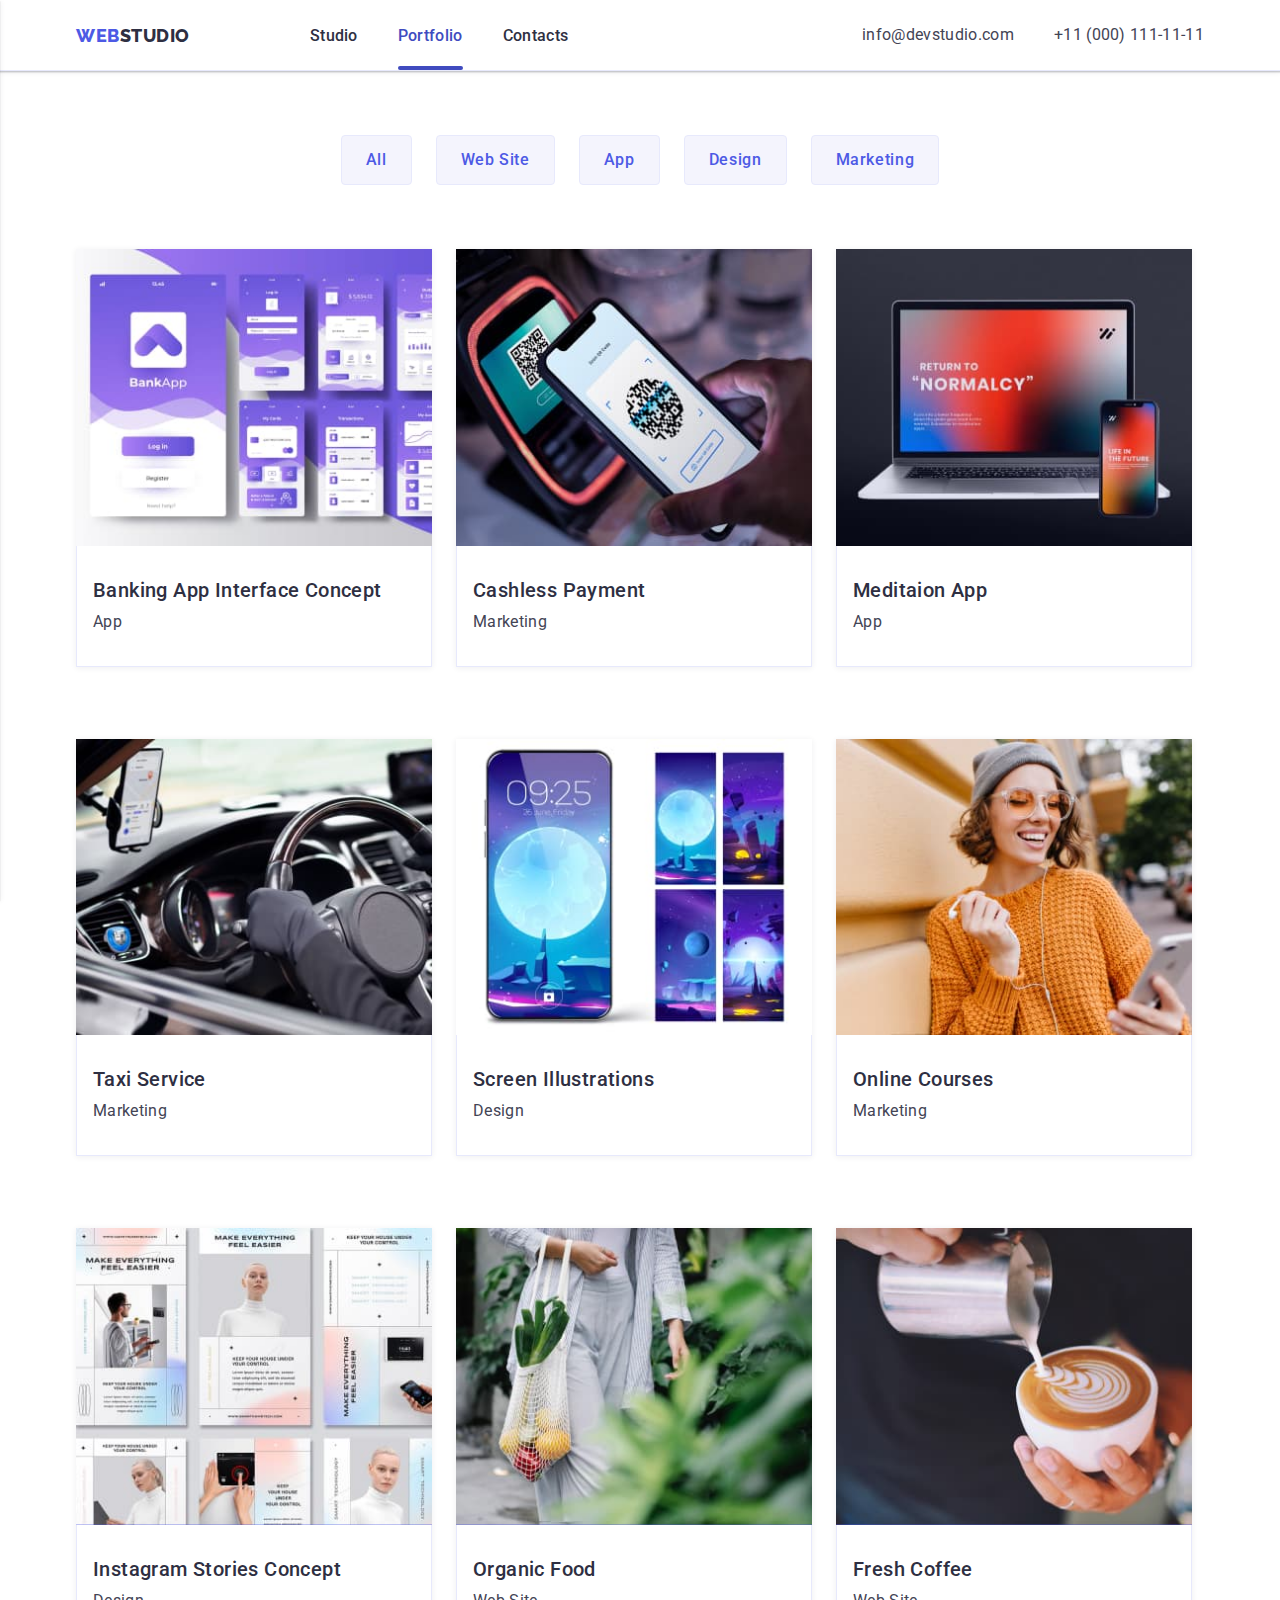
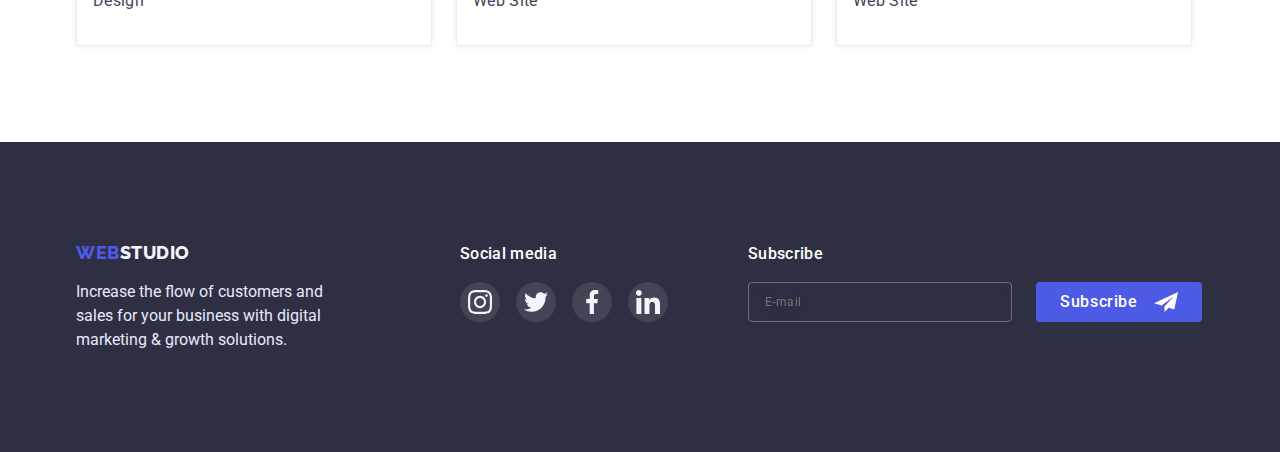
==== commit e28b98d1: "done portfolio" ====
--- a/portfolio.html
+++ b/portfolio.html
@@ -19,7 +19,7 @@
   </head>
   <body>
     <header class="header">
-      <div class="main-container container">
+      <div class="maine-container container">
         <nav class="navigation">
           <a href="./index.html" class="logo"
             ><span class="accent">Web</span>Studio</a
@@ -129,8 +129,8 @@
     </header>
     <main>
        <section class="portfolio">
-        <div class="portfolio-container container">
-          <h1 class="visually-hidden">Portfolio</h1>
+        <div class="filter-container container"> 
+                   <h1 class="visually-hidden">Portfolio</h1>
           <ul class="portfolio-list list">
             <li class="item"><button type="button" class="btn">All</button></li>
             <li class="item">
@@ -144,8 +144,11 @@
               <button type="button" class="btn">Marketing</button>
             </li>
           </ul>
+        </div>
+
           <!-- Portfolio -->
-           <ul class="portfolio-item list">
+          <div class="portfolio-container container"> 
+                     <ul class="portfolio-item list">
             <li class="item">
               <a href="" class="portfolio-link link">
                 <div class="container-overlays">
@@ -364,8 +367,10 @@
                 </div>
               </a>
             </li>
-          </ul> 
-        </div>
+          </ul>
+         </div>
+
+        
       </section> 
     </main>
     <footer class="footer">
--- a/css/styles.css
+++ b/css/styles.css
@@ -1215,9 +1215,9 @@
   display: flex;
   flex-wrap: wrap;
   max-width: 270px;
-
   margin-bottom: 48px;
 }
+
 .portfolio-list .item:not(:nth-child(3)) {
   margin-right: 24px;
 }
@@ -1242,9 +1242,12 @@
     border 250ms cubic-bezier(0.4, 0, 0.2, 1),
     box-shadow 250ms cubic-bezier(0.4, 0, 0.2, 1);
 }
-.portfolio-list .item:nth-child(n + 4) {
-  margin-top: 16px;
-}
+@media screen and (max-width: 767px) {
+  .portfolio-list .item:nth-child(n + 4) {
+    margin-top: 16px;
+  }
+}
+
 .portfolio .btn:hover,
 .portfolio .btn:focus {
   background: var(--hover-color);
@@ -1324,3 +1327,28 @@
 .portfolio-link:focus .overlays {
   transform: translateY(0);
 }
+@media screen and (min-width: 768px) {
+  .portfolio {
+    padding-top: 64px;
+    padding-bottom: 96px;
+  }
+
+  .portfolio-list {
+    flex-wrap: nowrap;
+    justify-content: center;
+    max-width: 100%;
+    margin-bottom: 64px;
+  }
+  .portfolio-list .item {
+    margin-right: 24px;
+  }
+  .portfolio .btn {
+    padding: 12px 24px;
+  }
+  .portfolio-item {
+    gap: 72px 24px;
+  }
+  .portfolio-item .item {
+    max-width: 356px;
+  }
+}
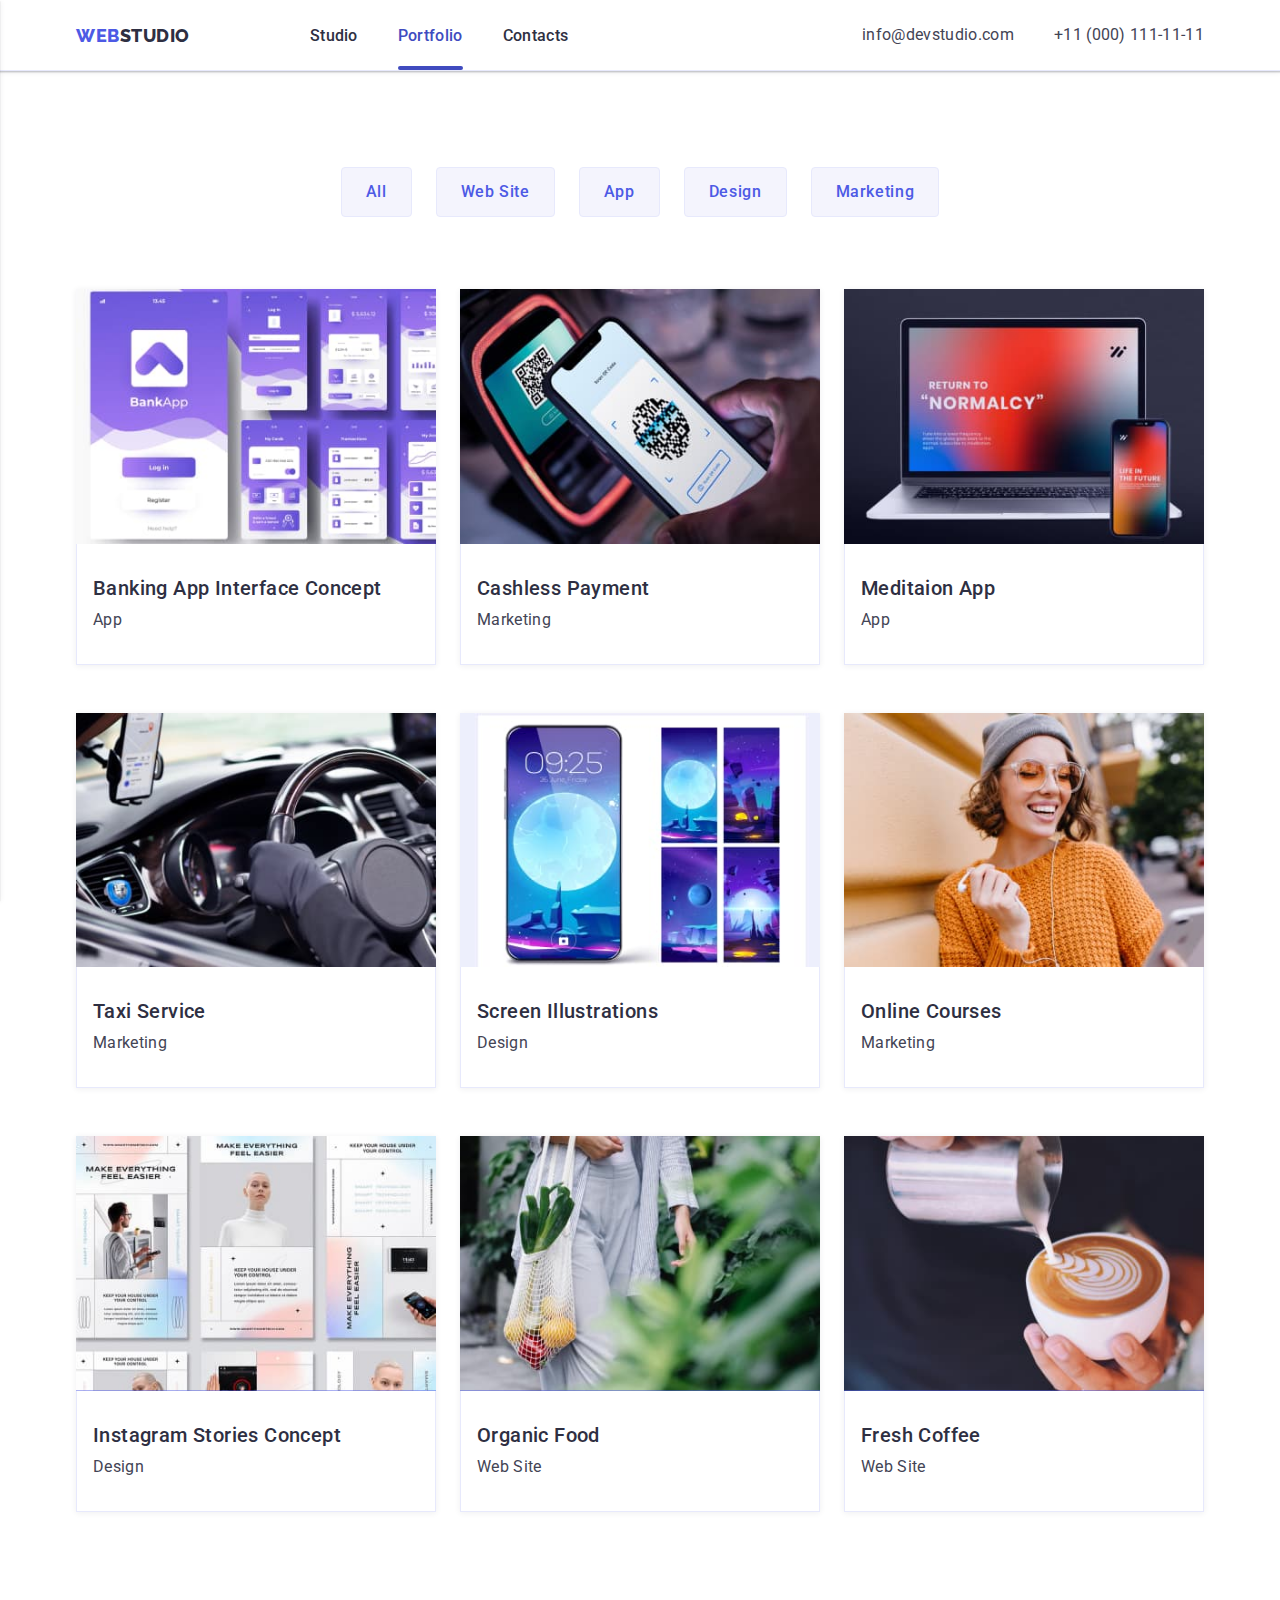
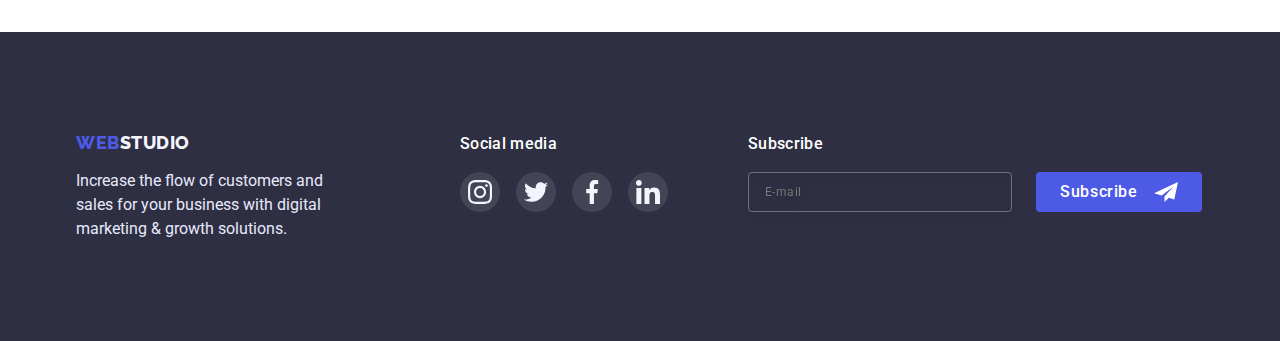
==== commit f8fc6702: "Finish homework7" ====
--- a/portfolio.html
+++ b/portfolio.html
@@ -65,10 +65,10 @@
         </button> 
                 <ul class="mobile-list list">
             <li class="item">
-              <a href="" class="activ link">Studio</a>
-            </li>
-            <li class="item">
-              <a href="./portfolio.html" class="link">Portfolio</a>
+              <a href="./index.html" class=" link">Studio</a>
+            </li>
+            <li class="item">
+              <a href="" class=" activ link">Portfolio</a>
             </li>
             <li class="item">
               <a href="" class=" link">Contacts</a>
@@ -152,7 +152,7 @@
             <li class="item">
               <a href="" class="portfolio-link link">
                 <div class="container-overlays">
-                  <img
+                  <img srcset="./images/card1.jpg 1x, ./images/card1@2x.jpg 2x"
                     src="./images/card1.jpg"
                     alt="banking app"
                     width="394"
@@ -176,7 +176,7 @@
             <li class="item">
               <a href="" class="portfolio-link link">
                 <div class="container-overlays">
-                  <img
+                  <img srcset="./images/card2.jpg 1x, ./images/card2@2x.jpg 2x"
                     src="./images/card2.jpg"
                     alt="smartphone scan"
                     width="394"
@@ -200,7 +200,7 @@
             <li class="item">
               <a href="" class="portfolio-link link">
                 <div class="container-overlays">
-                  <img
+                  <img srcset="./images/card3.jpg 1x, ./images/card3@2x.jpg 2x"
                     src="./images/card3.jpg"
                     alt="laptop and smartphone "
                     width="394"
@@ -225,8 +225,8 @@
             <li class="item">
               <a href="" class="portfolio-link link">
                 <div class="container-overlays">
-                  <img
-                    src="./images/photo1.jpg"
+                  <img srcset="./images/card4.jpg 1x, ./images/card4@2x.jpg 2x"
+                    src="./images/card4.jpg"
                     alt="avto"
                     width="394"
                     class="images"
@@ -249,8 +249,8 @@
             <li class="item">
               <a href="" class="portfolio-link link">
                 <div class="container-overlays">
-                  <img
-                    src="./images/photo2.jpg"
+                  <img srcset="./images/card5.jpg 1x, ./images/card5@2x.jpg 2x"
+                    src="./images/card5.jpg"
                     alt="design smartphone"
                     width="394"
                     class="images"
@@ -273,8 +273,8 @@
             <li class="item">
               <a href="" class="portfolio-link link">
                 <div class="container-overlays">
-                  <img
-                    src="./images/photo3.jpg"
+                  <img srcset="./images/card6.jpg 1x, ./images/card6@2x.jpg 2x"
+                    src="./images/card6.jpg"
                     alt="the girl smiles"
                     width="394"
                     class="images"
@@ -298,8 +298,8 @@
             <li class="item">
               <a href="" class="portfolio-link link">
                 <div class="container-overlays">
-                  <img
-                    src="./images/img4.jpg"
+                  <img srcset="./images/card7.jpg 1x, ./images/card7@2x.jpg 2x"
+                    src="./images/card7.jpg"
                     alt="instagram photo"
                     width="394"
                     class="images"
@@ -322,8 +322,8 @@
             <li class="item">
               <a href="" class="portfolio-link link">
                 <div class="container-overlays">
-                  <img
-                    src="./images/img5.jpg"
+                  <img srcset="./images/card8.jpg 1x, ./images/card8@2x.jpg 2x"
+                    src="./images/card8.jpg"
                     alt="grid with fruit"
                     width="394"
                     class="images"
@@ -346,8 +346,8 @@
             <li class="item">
               <a href="" class="portfolio-link link">
                 <div class="container-overlays">
-                  <img
-                    src="./images/img6.jpg"
+                  <img srcset="./images/card9.jpg 1x, ./images/card9@2x.jpg 2x"
+                    src="./images/card9.jpg"
                     alt="cappuccino"
                     width="394"
                     class="images"
@@ -374,9 +374,10 @@
       </section> 
     </main>
     <footer class="footer">
-      <div class="container">
+      <div class="foot container">
         <div class="footer-container">
-          <div class="container-logo">
+          <div class="footer-wrapper"> 
+                     <div class="container-logo">
             <a href="./index.html" class="logo"
               ><span class="accent">Web</span>Studio</a
             >
@@ -424,6 +425,8 @@
               </li>
             </ul>
           </div>
+        </div>
+
           <div class="subscription">
             <p class="subscript-title">Subscribe</p>
             <form class="subscript-form">
--- a/css/styles.css
+++ b/css/styles.css
@@ -214,6 +214,7 @@
   width: 100%;
   height: 100%;
   padding: 80px 35px 40px 40px;
+  z-index: 1;
   overflow-y: auto;
   background: #ffffff;
   box-shadow: 0px 2px 1px rgba(46, 47, 66, 0.08),
@@ -1352,3 +1353,18 @@
     max-width: 356px;
   }
 }
+@media screen and (min-width: 1200px) {
+  .portfolio {
+    padding-top: 96px;
+    padding-bottom: 120px;
+  }
+  .portfolio-list {
+    margin-bottom: 72px;
+  }
+  .portfolio-item .item {
+    max-width: 360px;
+  }
+  .portfolio-item {
+    gap: 48px 24px;
+  }
+}
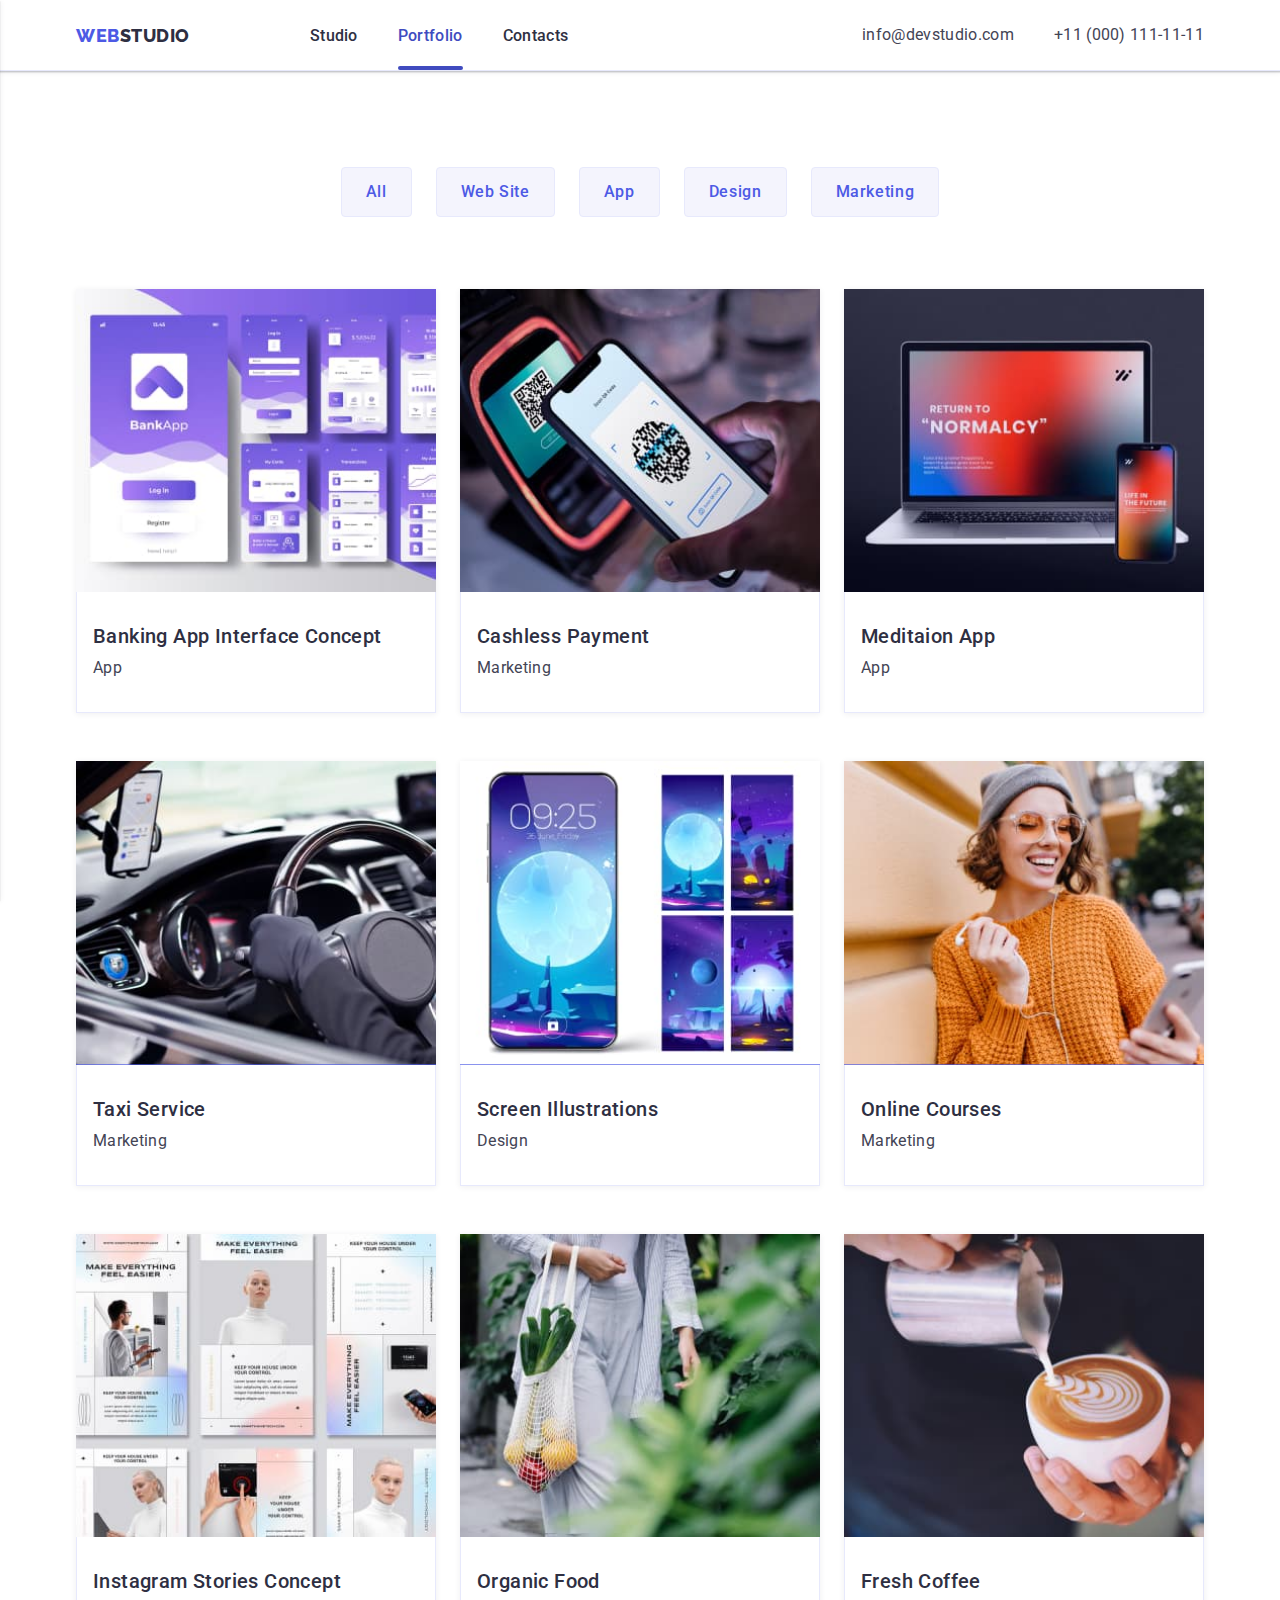
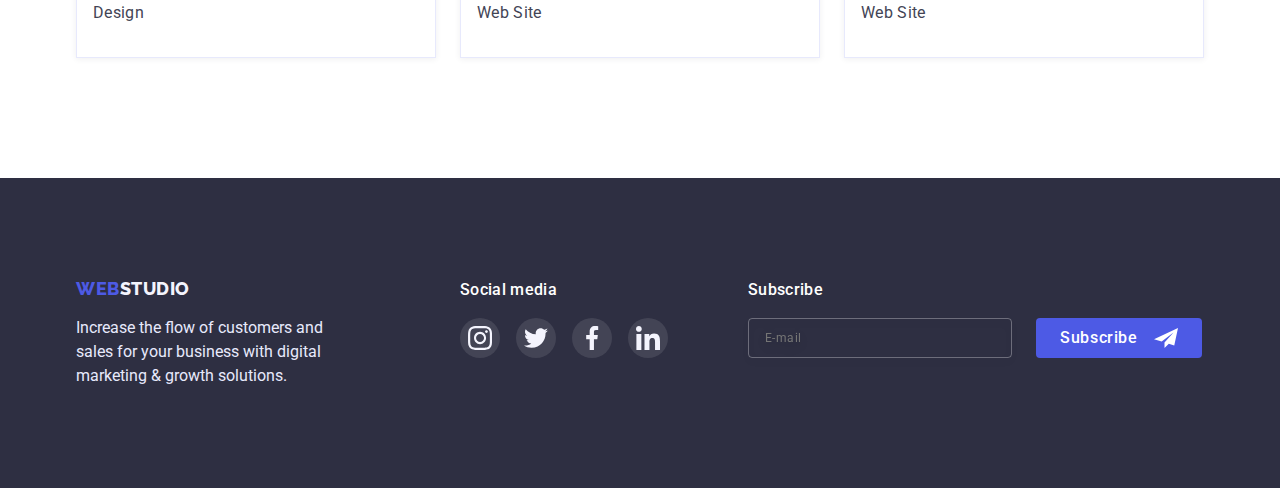
==== commit df92422e: "Finish" ====
--- a/portfolio.html
+++ b/portfolio.html
@@ -152,12 +152,21 @@
             <li class="item">
               <a href="" class="portfolio-link link">
                 <div class="container-overlays">
-                  <img srcset="./images/card1.jpg 1x, ./images/card1@2x.jpg 2x"
+                  <picture> 
+                    <source srcset="./images/card1.jpg 1x, ./images/card1@2x.jpg 2x"
+                    media="(max-width: 767px)" />
+                    <source srcset="./images/card1-tabl.jpg 1x, ./images/card1-tabl@2x.jpg 2x"
+                    media="(min-width: 768px)" />
+                    <source srcset="./images/card1-desk.jpg 1x ./images/card1-desk@2x.jpg 2x"
+                    media="(min-width: 1200px)" />
+                  <img 
                     src="./images/card1.jpg"
                     alt="banking app"
                     width="394"
                     class="images"
                   />
+                </picture>
+
                   <div class="overlays">
                     <p class="overlays-text">
                       14 Stylish and User-Friendly App Design Concepts · Task
@@ -175,13 +184,22 @@
             </li>
             <li class="item">
               <a href="" class="portfolio-link link">
-                <div class="container-overlays">
-                  <img srcset="./images/card2.jpg 1x, ./images/card2@2x.jpg 2x"
+                <div class="container-overlays"> 
+                                   <picture> 
+                    <source srcset="./images/card2.jpg 1x, ./images/card2@2x.jpg 2x"
+                    media="(max-width: 767px)" />
+                    <source srcset="./images/card2-tabl.jpg 1x, ./images/card2-tabl@2x.jpg 2x"
+                    media="(min-width: 768px)" />
+                    <source srcset="./images/card2-desk.jpg 1x ./images/card2-desk@2x.jpg 2x"
+                    media="(min-width: 1200px)" />
+                  <img 
                     src="./images/card2.jpg"
-                    alt="smartphone scan"
-                    width="394"
-                    class="images"
-                  />
+                    alt="banking app"
+                    width="394"
+                    class="images"
+                  />
+                </picture>
+
                   <div class="overlays">
                     <p class="overlays-text">
                       14 Stylish and User-Friendly App Design Concepts · Task
@@ -199,13 +217,22 @@
             </li>
             <li class="item">
               <a href="" class="portfolio-link link">
-                <div class="container-overlays">
-                  <img srcset="./images/card3.jpg 1x, ./images/card3@2x.jpg 2x"
+                <div class="container-overlays"> 
+                                   <picture> 
+                    <source srcset="./images/card3.jpg 1x, ./images/card3@2x.jpg 2x"
+                    media="(max-width: 767px)" />
+                    <source srcset="./images/card3-tabl.jpg 1x, ./images/card3-tabl@2x.jpg 2x"
+                    media="(min-width: 768px)" />
+                    <source srcset="./images/card3-desk.jpg 1x ./images/card3-desk@2x.jpg 2x"
+                    media="(min-width: 1200px)" />
+                  <img 
                     src="./images/card3.jpg"
-                    alt="laptop and smartphone "
-                    width="394"
-                    class="images"
-                  />
+                    alt="banking app"
+                    width="394"
+                    class="images"
+                  />
+                </picture>
+
                   <div class="overlays">
                     <p class="overlays-text">
                       14 Stylish and User-Friendly App Design Concepts · Task
@@ -224,13 +251,22 @@
 
             <li class="item">
               <a href="" class="portfolio-link link">
-                <div class="container-overlays">
-                  <img srcset="./images/card4.jpg 1x, ./images/card4@2x.jpg 2x"
+                <div class="container-overlays"> 
+                                   <picture> 
+                    <source srcset="./images/card4.jpg 1x, ./images/card4@2x.jpg 2x"
+                    media="(max-width: 767px)" />
+                    <source srcset="./images/card4-tabl.jpg 1x, ./images/card4-tabl@2x.jpg 2x"
+                    media="(min-width: 768px)" />
+                    <source srcset="./images/card4-desk.jpg 1x ./images/card4-desk@2x.jpg 2x"
+                    media="(min-width: 1200px)" />
+                  <img 
                     src="./images/card4.jpg"
-                    alt="avto"
-                    width="394"
-                    class="images"
-                  />
+                    alt="banking app"
+                    width="394"
+                    class="images"
+                  />
+                </picture>
+
                   <div class="overlays">
                     <p class="overlays-text">
                       14 Stylish and User-Friendly App Design Concepts · Task
@@ -248,13 +284,22 @@
             </li>
             <li class="item">
               <a href="" class="portfolio-link link">
-                <div class="container-overlays">
-                  <img srcset="./images/card5.jpg 1x, ./images/card5@2x.jpg 2x"
+                <div class="container-overlays"> 
+                                   <picture> 
+                    <source srcset="./images/card5.jpg 1x, ./images/card5@2x.jpg 2x"
+                    media="(max-width: 767px)" />
+                    <source srcset="./images/card5-tabl.jpg 1x, ./images/card5-tabl@2x.jpg 2x"
+                    media="(min-width: 768px)" />
+                    <source srcset="./images/card5-desk.jpg 1x ./images/card5-desk@2x.jpg 2x"
+                    media="(min-width: 1200px)" />
+                  <img 
                     src="./images/card5.jpg"
-                    alt="design smartphone"
-                    width="394"
-                    class="images"
-                  />
+                    alt="banking app"
+                    width="394"
+                    class="images"
+                  />
+                </picture>
+
                   <div class="overlays">
                     <p class="overlays-text">
                       14 Stylish and User-Friendly App Design Concepts · Task
@@ -273,12 +318,21 @@
             <li class="item">
               <a href="" class="portfolio-link link">
                 <div class="container-overlays">
-                  <img srcset="./images/card6.jpg 1x, ./images/card6@2x.jpg 2x"
+                                    <picture> 
+                    <source srcset="./images/card6.jpg 1x, ./images/card6@2x.jpg 2x"
+                    media="(max-width: 767px)" />
+                    <source srcset="./images/card6-tabl.jpg 1x, ./images/card6-tabl@2x.jpg 2x"
+                    media="(min-width: 768px)" />
+                    <source srcset="./images/card6-desk.jpg 1x ./images/card6-desk@2x.jpg 2x"
+                    media="(min-width: 1200px)" />
+                  <img 
                     src="./images/card6.jpg"
-                    alt="the girl smiles"
-                    width="394"
-                    class="images"
-                  />
+                    alt="banking app"
+                    width="394"
+                    class="images"
+                  />
+                </picture>
+
                   <div class="overlays">
                     <p class="overlays-text">
                       14 Stylish and User-Friendly App Design Concepts · Task
@@ -298,12 +352,21 @@
             <li class="item">
               <a href="" class="portfolio-link link">
                 <div class="container-overlays">
-                  <img srcset="./images/card7.jpg 1x, ./images/card7@2x.jpg 2x"
+                                    <picture> 
+                    <source srcset="./images/card7.jpg 1x, ./images/card7@2x.jpg 2x"
+                    media="(max-width: 767px)" />
+                    <source srcset="./images/card7-tabl.jpg 1x, ./images/card7-tabl@2x.jpg 2x"
+                    media="(min-width: 768px)" />
+                    <source srcset="./images/card7-desk.jpg 1x ./images/card7-desk@2x.jpg 2x"
+                    media="(min-width: 1200px)" />
+                  <img 
                     src="./images/card7.jpg"
-                    alt="instagram photo"
-                    width="394"
-                    class="images"
-                  />
+                    alt="banking app"
+                    width="394"
+                    class="images"
+                  />
+                </picture>
+
                   <div class="overlays">
                     <p class="overlays-text">
                       14 Stylish and User-Friendly App Design Concepts · Task
@@ -321,13 +384,22 @@
             </li>
             <li class="item">
               <a href="" class="portfolio-link link">
-                <div class="container-overlays">
-                  <img srcset="./images/card8.jpg 1x, ./images/card8@2x.jpg 2x"
+                <div class="container-overlays"> 
+                                   <picture> 
+                    <source srcset="./images/card8.jpg 1x, ./images/card8@2x.jpg 2x"
+                    media="(max-width: 767px)" />
+                    <source srcset="./images/card8-tabl.jpg 1x, ./images/card8-tabl@2x.jpg 2x"
+                    media="(min-width: 768px)" />
+                    <source srcset="./images/card8-desk.jpg 1x ./images/card8-desk@2x.jpg 2x"
+                    media="(min-width: 1200px)" />
+                  <img 
                     src="./images/card8.jpg"
-                    alt="grid with fruit"
-                    width="394"
-                    class="images"
-                  />
+                    alt="banking app"
+                    width="394"
+                    class="images"
+                  />
+                </picture>
+
                   <div class="overlays">
                     <p class="overlays-text">
                       14 Stylish and User-Friendly App Design Concepts · Task
@@ -345,13 +417,22 @@
             </li>
             <li class="item">
               <a href="" class="portfolio-link link">
-                <div class="container-overlays">
-                  <img srcset="./images/card9.jpg 1x, ./images/card9@2x.jpg 2x"
+                <div class="container-overlays"> 
+                                   <picture> 
+                    <source srcset="./images/card9.jpg 1x, ./images/card9@2x.jpg 2x"
+                    media="(max-width: 767px)" />
+                    <source srcset="./images/card9-tabl.jpg 1x, ./images/card9-tabl@2x.jpg 2x"
+                    media="(min-width: 768px)" />
+                    <source srcset="./images/card9-desk.jpg 1x ./images/card9-desk@2x.jpg 2x"
+                    media="(min-width: 1200px)" />
+                  <img 
                     src="./images/card9.jpg"
-                    alt="cappuccino"
-                    width="394"
-                    class="images"
-                  />
+                    alt="banking app"
+                    width="394"
+                    class="images"
+                  />
+                </picture>
+
                   <div class="overlays">
                     <p class="overlays-text">
                       14 Stylish and User-Friendly App Design Concepts · Task
--- a/css/styles.css
+++ b/css/styles.css
@@ -1263,17 +1263,6 @@
   gap: 48px;
 }
 
-/* .portfolio-item .item {
-  width: calc((100% - 48px) / 3);
-  margin-right: 24px;
-  margin-bottom: 48px;
-}
-.portfolio-item > .item:nth-child(3n + 3) {
-  margin-right: 0;
-}
-.portfolio-item .item:nth-last-child(-n + 3) {
-  margin-bottom: 0;
-} */
 .portfolio-link {
   display: block;
   box-shadow: 0px 1px 6px rgba(46, 47, 66, 0.08);
@@ -1350,7 +1339,7 @@
     gap: 72px 24px;
   }
   .portfolio-item .item {
-    max-width: 356px;
+    width: calc((100% - 24px) / 2);
   }
 }
 @media screen and (min-width: 1200px) {
@@ -1361,10 +1350,11 @@
   .portfolio-list {
     margin-bottom: 72px;
   }
-  .portfolio-item .item {
-    max-width: 360px;
-  }
+
   .portfolio-item {
     gap: 48px 24px;
   }
-}
+  .portfolio-item .item {
+    width: calc((100% - 48px) / 3);
+  }
+}
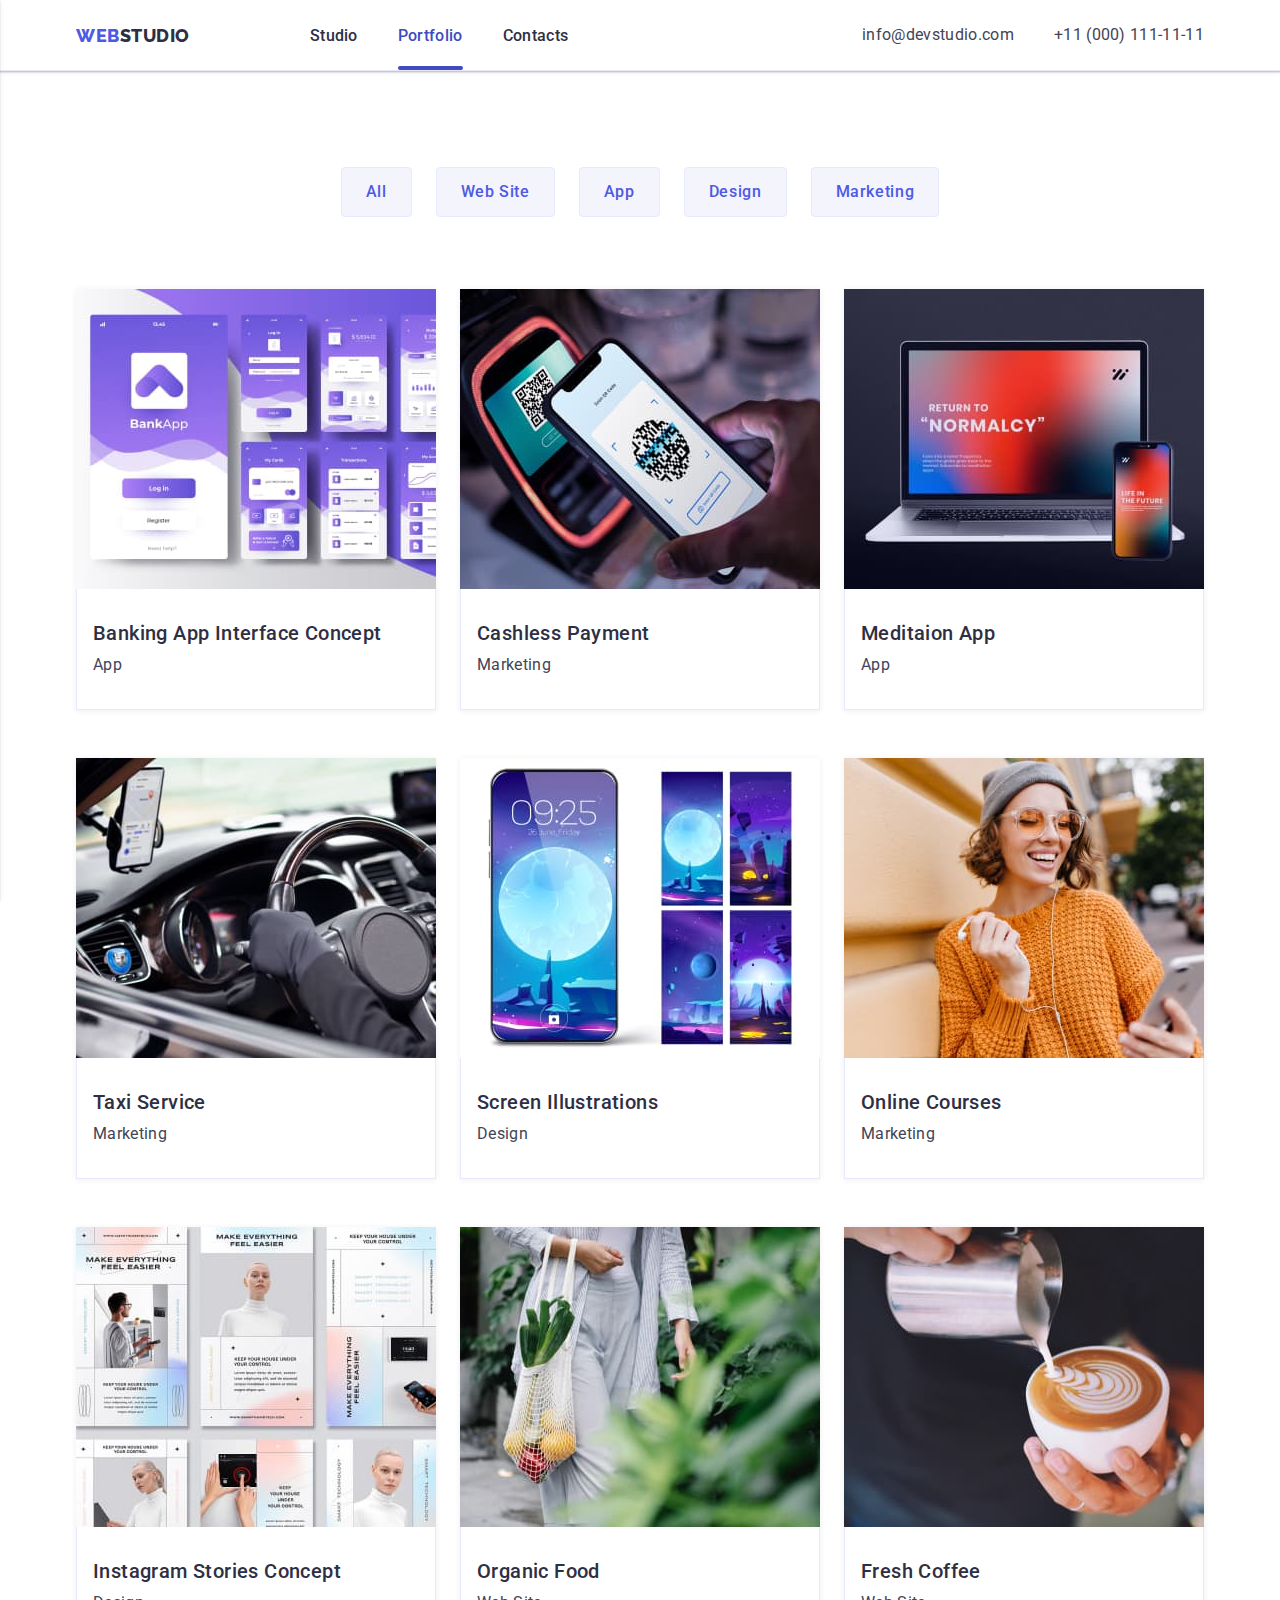
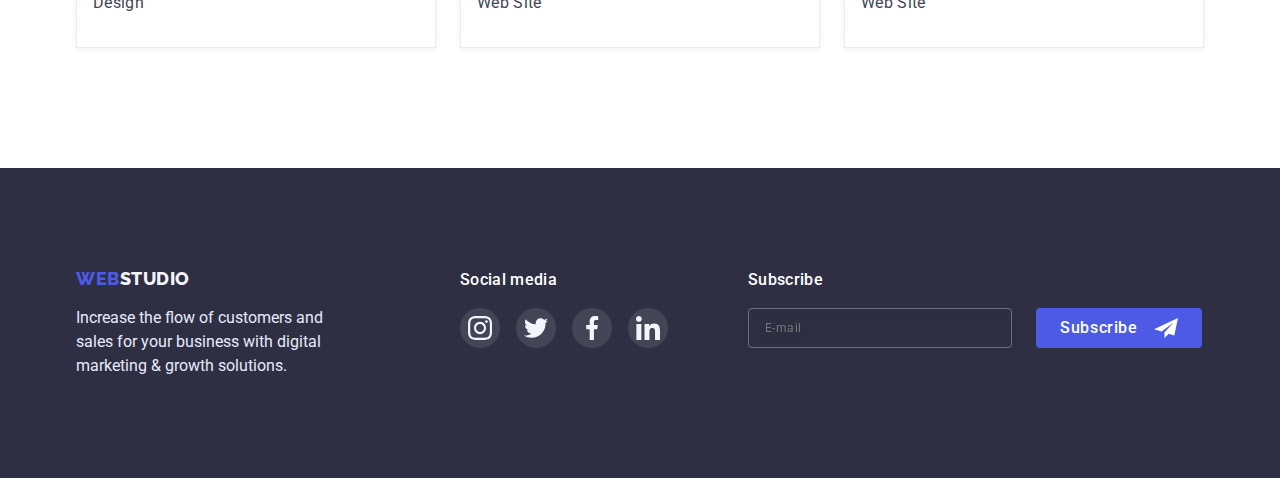
==== commit 76b1baac: "Change source" ====
--- a/portfolio.html
+++ b/portfolio.html
@@ -156,8 +156,8 @@
                     <source srcset="./images/card1.jpg 1x, ./images/card1@2x.jpg 2x"
                     media="(max-width: 767px)" />
                     <source srcset="./images/card1-tabl.jpg 1x, ./images/card1-tabl@2x.jpg 2x"
-                    media="(min-width: 768px)" />
-                    <source srcset="./images/card1-desk.jpg 1x ./images/card1-desk@2x.jpg 2x"
+                    media="(min-width: 768px) and (max-width: 1199px)" />
+                    <source srcset="./images/card1-desk.jpg 1x, ./images/card1-desk@2x.jpg 2x"
                     media="(min-width: 1200px)" />
                   <img 
                     src="./images/card1.jpg"
@@ -189,8 +189,8 @@
                     <source srcset="./images/card2.jpg 1x, ./images/card2@2x.jpg 2x"
                     media="(max-width: 767px)" />
                     <source srcset="./images/card2-tabl.jpg 1x, ./images/card2-tabl@2x.jpg 2x"
-                    media="(min-width: 768px)" />
-                    <source srcset="./images/card2-desk.jpg 1x ./images/card2-desk@2x.jpg 2x"
+                    media="(min-width: 768px) and (max-width: 1199px)" />
+                    <source srcset="./images/card2-desk.jpg 1x, ./images/card2-desk@2x.jpg 2x"
                     media="(min-width: 1200px)" />
                   <img 
                     src="./images/card2.jpg"
@@ -222,8 +222,8 @@
                     <source srcset="./images/card3.jpg 1x, ./images/card3@2x.jpg 2x"
                     media="(max-width: 767px)" />
                     <source srcset="./images/card3-tabl.jpg 1x, ./images/card3-tabl@2x.jpg 2x"
-                    media="(min-width: 768px)" />
-                    <source srcset="./images/card3-desk.jpg 1x ./images/card3-desk@2x.jpg 2x"
+                    media="(min-width: 768px) and (max-width: 1199px)" />
+                    <source srcset="./images/card3-desk.jpg 1x, ./images/card3-desk@2x.jpg 2x"
                     media="(min-width: 1200px)" />
                   <img 
                     src="./images/card3.jpg"
@@ -256,8 +256,8 @@
                     <source srcset="./images/card4.jpg 1x, ./images/card4@2x.jpg 2x"
                     media="(max-width: 767px)" />
                     <source srcset="./images/card4-tabl.jpg 1x, ./images/card4-tabl@2x.jpg 2x"
-                    media="(min-width: 768px)" />
-                    <source srcset="./images/card4-desk.jpg 1x ./images/card4-desk@2x.jpg 2x"
+                    media="(min-width: 768px) and (max-width: 1199px)" />
+                    <source srcset="./images/card4-desk.jpg 1x, ./images/card4-desk@2x.jpg 2x"
                     media="(min-width: 1200px)" />
                   <img 
                     src="./images/card4.jpg"
@@ -289,8 +289,8 @@
                     <source srcset="./images/card5.jpg 1x, ./images/card5@2x.jpg 2x"
                     media="(max-width: 767px)" />
                     <source srcset="./images/card5-tabl.jpg 1x, ./images/card5-tabl@2x.jpg 2x"
-                    media="(min-width: 768px)" />
-                    <source srcset="./images/card5-desk.jpg 1x ./images/card5-desk@2x.jpg 2x"
+                    media="(min-width: 768px) and (max-width: 1199px)" />
+                    <source srcset="./images/card5-desk.jpg 1x, ./images/card5-desk@2x.jpg 2x"
                     media="(min-width: 1200px)" />
                   <img 
                     src="./images/card5.jpg"
@@ -322,8 +322,8 @@
                     <source srcset="./images/card6.jpg 1x, ./images/card6@2x.jpg 2x"
                     media="(max-width: 767px)" />
                     <source srcset="./images/card6-tabl.jpg 1x, ./images/card6-tabl@2x.jpg 2x"
-                    media="(min-width: 768px)" />
-                    <source srcset="./images/card6-desk.jpg 1x ./images/card6-desk@2x.jpg 2x"
+                    media="(min-width: 768px) and (max-width: 1199px)" />
+                    <source srcset="./images/card6-desk.jpg 1x, ./images/card6-desk@2x.jpg 2x"
                     media="(min-width: 1200px)" />
                   <img 
                     src="./images/card6.jpg"
@@ -356,8 +356,8 @@
                     <source srcset="./images/card7.jpg 1x, ./images/card7@2x.jpg 2x"
                     media="(max-width: 767px)" />
                     <source srcset="./images/card7-tabl.jpg 1x, ./images/card7-tabl@2x.jpg 2x"
-                    media="(min-width: 768px)" />
-                    <source srcset="./images/card7-desk.jpg 1x ./images/card7-desk@2x.jpg 2x"
+                    media="(min-width: 768px) and (max-width: 1199px)" />
+                    <source srcset="./images/card7-desk.jpg 1x, ./images/card7-desk@2x.jpg 2x"
                     media="(min-width: 1200px)" />
                   <img 
                     src="./images/card7.jpg"
@@ -389,8 +389,8 @@
                     <source srcset="./images/card8.jpg 1x, ./images/card8@2x.jpg 2x"
                     media="(max-width: 767px)" />
                     <source srcset="./images/card8-tabl.jpg 1x, ./images/card8-tabl@2x.jpg 2x"
-                    media="(min-width: 768px)" />
-                    <source srcset="./images/card8-desk.jpg 1x ./images/card8-desk@2x.jpg 2x"
+                    media="(min-width: 768px) and (max-width: 1199px)" />
+                    <source srcset="./images/card8-desk.jpg 1x, ./images/card8-desk@2x.jpg 2x"
                     media="(min-width: 1200px)" />
                   <img 
                     src="./images/card8.jpg"
@@ -422,8 +422,8 @@
                     <source srcset="./images/card9.jpg 1x, ./images/card9@2x.jpg 2x"
                     media="(max-width: 767px)" />
                     <source srcset="./images/card9-tabl.jpg 1x, ./images/card9-tabl@2x.jpg 2x"
-                    media="(min-width: 768px)" />
-                    <source srcset="./images/card9-desk.jpg 1x ./images/card9-desk@2x.jpg 2x"
+                    media="(min-width: 768px) and (max-width: 1199px)" />
+                    <source srcset="./images/card9-desk.jpg 1x, ./images/card9-desk@2x.jpg 2x"
                     media="(min-width: 1200px)" />
                   <img 
                     src="./images/card9.jpg"
